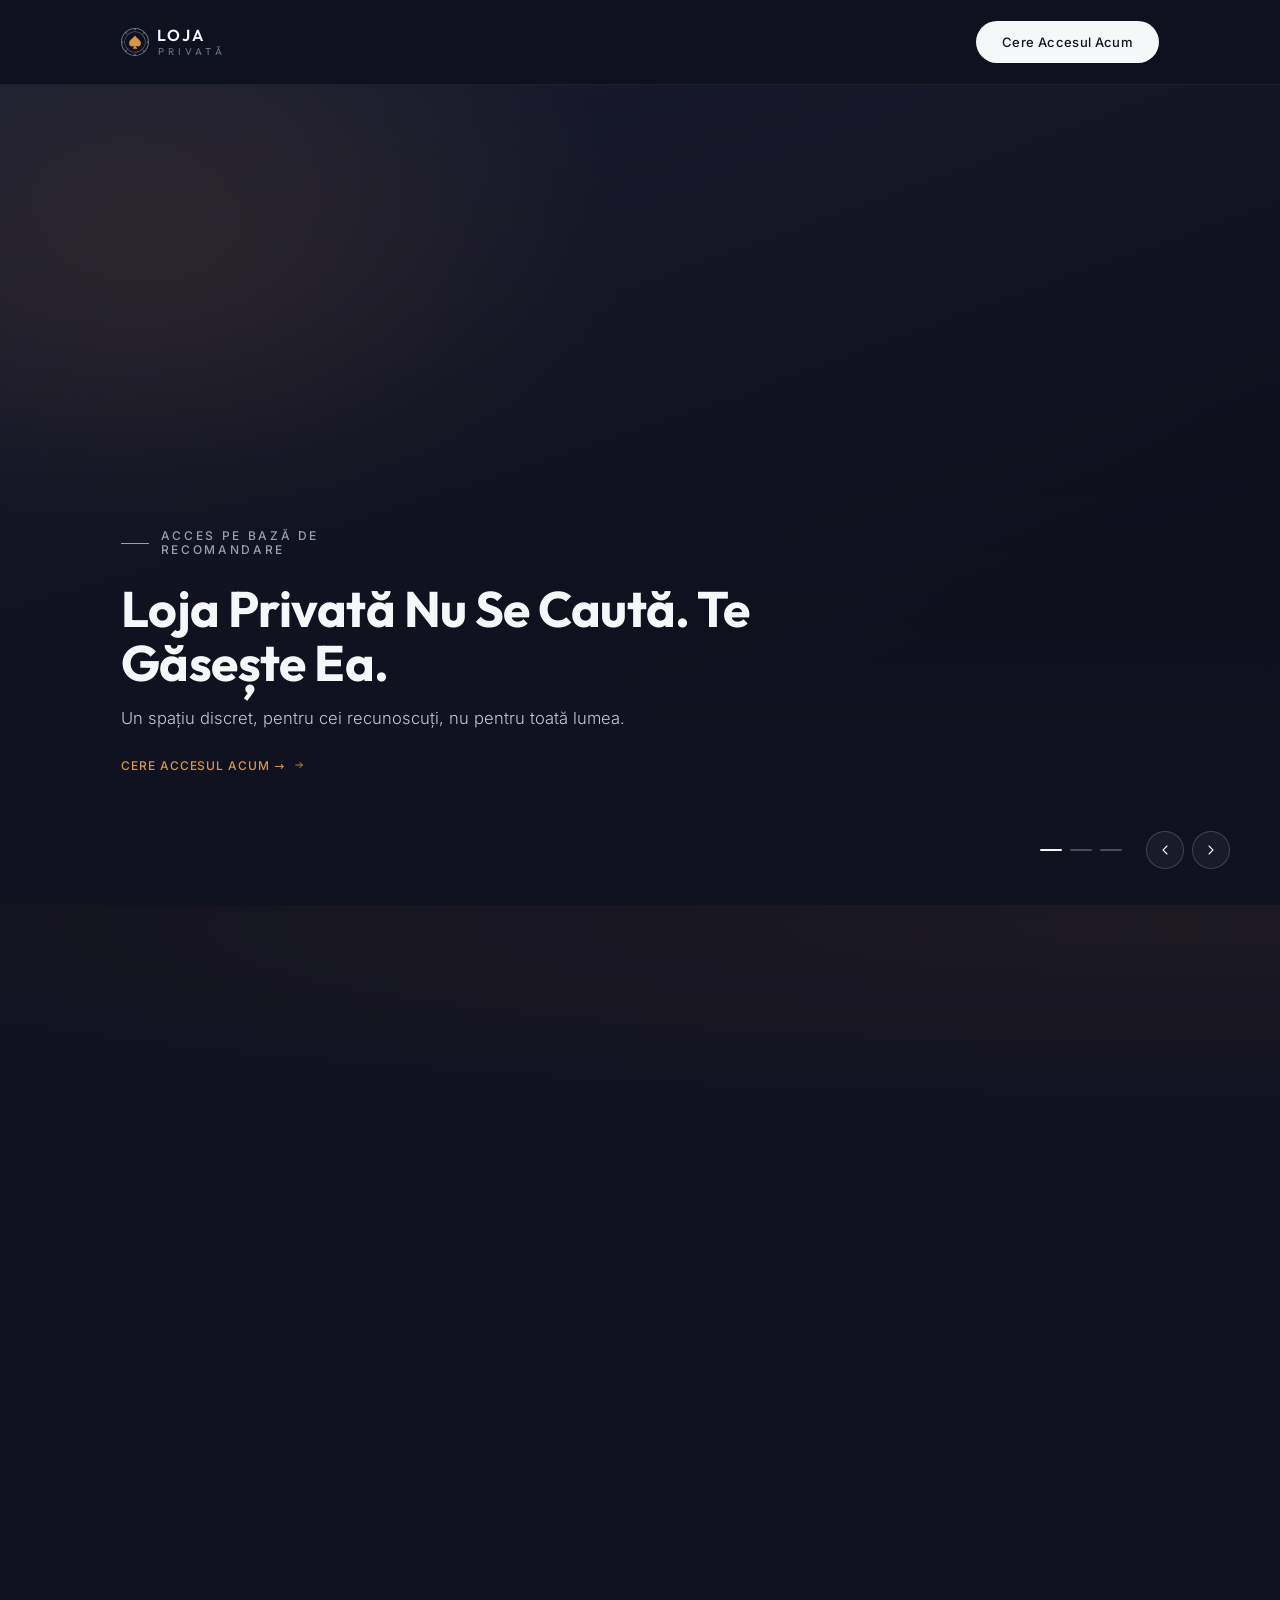
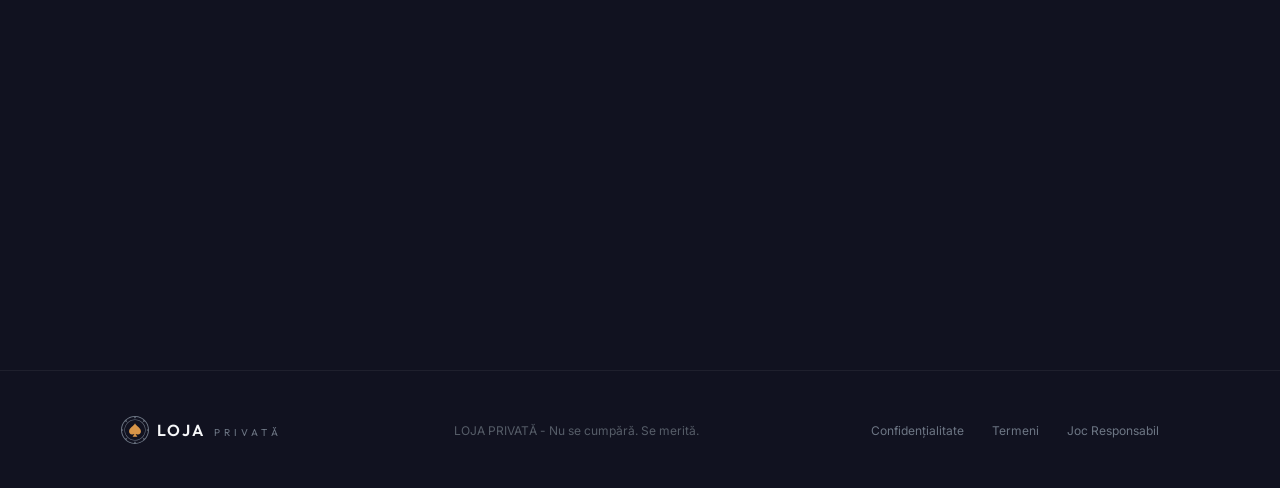
==== index.html @ 37d5b18b "fix" ====
<!DOCTYPE html>
<html lang="ro">
<head>
<meta charset="UTF-8">
<meta name="viewport" content="width=device-width, initial-scale=1">


<title>Loja Privată - Acces pe bază de recomandare</title>
<meta name="description" content="Loja Privată nu se caută. Te găsește ea. Un spațiu discret, pentru cei recunoscuți, nu pentru toată lumea. Acces pe bază de recomandare.">
<link rel="canonical" href="https://www.example.com/">

<meta name="robots" content="index, follow, max-image-preview:large, max-snippet:-1, max-video-preview:-1">
<meta name="author" content="Loja Privată">
<meta name="color-scheme" content="dark">
<meta name="theme-color" content="#111220">
<meta name="format-detection" content="telephone=no">

<!-- Open Graph -->
<meta property="og:type" content="website">
<meta property="og:site_name" content="Loja Privată">
<meta property="og:locale" content="ro_RO">
<meta property="og:url" content="https://www.example.com/">
<meta property="og:title" content="Loja Privată - Nu Se Caută. Te Găsește Ea.">
<meta property="og:description" content="Un spațiu discret, pentru cei recunoscuți, nu pentru toată lumea.">
<meta property="og:image" content="https://www.example.com/assets/img/og-image.jpg">
<meta property="og:image:type" content="image/jpeg">
<meta property="og:image:width" content="1200">
<meta property="og:image:height" content="630">
<meta property="og:image:alt" content="Loja Privată - Nu Se Caută. Te Găsește Ea.">

<!-- Twitter / X -->
<meta name="twitter:card" content="summary_large_image">
<meta name="twitter:title" content="Loja Privată - Nu Se Caută. Te Găsește Ea.">
<meta name="twitter:description" content="Un spațiu discret, pentru cei recunoscuți, nu pentru toată lumea.">
<meta name="twitter:image" content="https://www.example.com/assets/img/og-image.jpg">
<meta name="twitter:image:alt" content="Loja Privată - Nu Se Caută. Te Găsește Ea.">
<!-- <meta name="twitter:site" content="@lojaprivata"> -->

<!-- Icons & PWA -->
<link rel="icon" href="assets/svg/logo-mark.svg" type="image/svg+xml">
<link rel="apple-touch-icon" href="assets/img/apple-touch-icon.png">
<link rel="manifest" href="site.webmanifest">


<link rel="preload" as="font" type="font/woff2" href="assets/fonts/outfit-var-latin.woff2" crossorigin>
<link rel="preload" as="font" type="font/woff2" href="assets/fonts/outfit-var-latin-ext.woff2" crossorigin>
<link rel="preload" as="font" type="font/woff2" href="assets/fonts/inter-var-latin.woff2" crossorigin>
<link rel="preload" as="font" type="font/woff2" href="assets/fonts/inter-var-latin-ext.woff2" crossorigin>
<link rel="stylesheet" href="assets/css/fonts.css">

<!-- Critical asset: the LCP hero image -->
<link rel="preload" as="image" href="assets/img/hero-1.webp" media="(min-width: 768px)">
<link rel="preload" as="image" href="assets/img/hero-mobile.png" media="(max-width: 767px)">
<link rel="stylesheet" href="assets/css/style.css">


<meta http-equiv="Content-Security-Policy" content="
  default-src 'self';
  base-uri 'self';
  form-action 'self';
  object-src 'none';
  script-src 'self';
  style-src 'self';
  img-src 'self' data:;
  font-src 'self';
  connect-src 'self' https://script.google.com https://script.googleusercontent.com;
  manifest-src 'self';
  upgrade-insecure-requests">

<!-- Structured data -->
<script type="application/ld+json">
{
  "@context": "https://schema.org",
  "@graph": [
    {
      "@type": "Organization",
      "@id": "https://www.example.com/#organization",
      "name": "Loja Privată",
      "url": "https://www.example.com/",
      "logo": {
        "@type": "ImageObject",
        "url": "https://www.example.com/assets/img/icon-512.png",
        "width": 512,
        "height": 512
      },
      "description": "Un spațiu discret, cu acces pe bază de recomandare.",
      "slogan": "Nu se cumpără. Se merită."
    },
    {
      "@type": "WebSite",
      "@id": "https://www.example.com/#website",
      "url": "https://www.example.com/",
      "name": "Loja Privată",
      "publisher": { "@id": "https://www.example.com/#organization" },
      "inLanguage": "ro-RO"
    },
    {
      "@type": "WebPage",
      "@id": "https://www.example.com/#webpage",
      "url": "https://www.example.com/",
      "name": "Loja Privată - Acces pe bază de recomandare",
      "description": "Un spațiu discret, pentru cei recunoscuți, nu pentru toată lumea.",
      "isPartOf": { "@id": "https://www.example.com/#website" },
      "about": { "@id": "https://www.example.com/#organization" },
      "primaryImageOfPage": "https://www.example.com/assets/img/og-image.jpg",
      "inLanguage": "ro-RO"
    },
    {
      "@type": "ItemList",
      "name": "Dincolo de ușă",
      "itemListElement": [
        { "@type": "ListItem", "position": 1, "name": "Un Singur Om, Mereu Același", "description": "Nu explici de două ori cine ești." },
        { "@type": "ListItem", "position": 2, "name": "Treci Primul",                "description": "Solicitările tale nu așteaptă la coadă." },
        { "@type": "ListItem", "position": 3, "name": "Nimic Standard",              "description": "Fiecare detaliu, calibrat pentru tine." },
        { "@type": "ListItem", "position": 4, "name": "Ce Nu Se Vede Public",        "description": "Acces la beneficii care nu apar altundeva." }
      ]
    }
  ]
}
</script>


<noscript><link rel="stylesheet" href="assets/css/noscript.css"></noscript>
</head>
<body>

<a class="skip-link" href="#main">Sari la conținut</a>


<header class="site-header" id="siteHeader">
  <div class="container site-header_inner">

    <a class="brand" href="#top" aria-label="Loja Privată - pagina principală">
      <img class="brand_mark" src="assets/svg/logo-mark.svg" alt="" width="28" height="28">
      <span class="brand_text">
        <span class="brand_name">LOJA</span>
        <span class="brand_sub">PRIVATĂ</span>
      </span>
    </a>

    <div class="site-header_actions">
      <a class="btn btn--primary btn--md" href="#request"
         data-modal-open="requestModal">Cere Accesul Acum</a>
    </div>
  </div>
</header>

<main id="main">
  <section class="hero" id="top" aria-roledescription="carousel" aria-label="Loja Privată">
    <div class="hero_stage" id="heroStage">
      <article class="hero_slide is-active" role="group" aria-roledescription="slide" aria-label="1 din 3">
        <div class="hero_media">
          <picture>
            <source media="(max-width: 767px)" srcset="assets/img/hero-mobile.png">
            <img src="assets/img/hero-1.webp" alt="Un cuplu îndreptându-se spre un avion privat, în amurg" fetchpriority="high" decoding="async">
          </picture>
        </div>
        <div class="hero_scrim" aria-hidden="true"></div>
        <div class="hero_content">
          <div class="container">
            <div class="hero_copy">
              <p class="eyebrow eyebrow--rule">Acces pe bază de recomandare</p>
              <div class="hero_headline">
                <h1 class="h1">Loja Privată Nu Se Caută. Te Găsește Ea.</h1>
                <p class="lead">Un spațiu discret, pentru cei recunoscuți, nu pentru toată lumea.</p>
              </div>
              <a class="link-arrow" href="#request" data-scroll>
                <span>CERE ACCESUL ACUM →</span>
                <img src="assets/svg/arrow-right.svg" alt="" width="12" height="12" aria-hidden="true">
              </a>
            </div>
          </div>
        </div>

      </article>
      <article class="hero_slide" lang="en" role="group" aria-roledescription="slide" aria-label="2 din 3">
        <div class="hero_media">
          <picture>
            <source media="(max-width: 767px)" srcset="assets/img/hero-2-m.webp">
            <img src="assets/img/hero2-web.webp" alt="Invitați urcând la bordul unui avion privat, în amurg" decoding="async">
          </picture>
        </div>
        <div class="hero_scrim" aria-hidden="true"></div>
        <div class="hero_content">
          <div class="container">
            <div class="hero_copy">
              <p class="eyebrow eyebrow--rule">TOTUL VINE ÎNAINTE SĂ CERI</p>
              <div class="hero_headline">
                <h2 class="h1">Nu Ceri. Se Rezolvă Înainte Să Apeși Play</h2>
                <p class="lead">Totul pregătit, înainte să spui un cuvânt</p>
              </div>
              <a class="link-arrow" href="#request" data-scroll>
                <span>CERE ACCESUL ACUM →</span>
                <img src="assets/svg/arrow-right.svg" alt="" width="12" height="12" aria-hidden="true">
              </a>
            </div>
          </div>
        </div>
      </article>
      <article class="hero_slide" lang="en" role="group" aria-roledescription="slide" aria-label="3 din 3">
        <div class="hero_media">
          <picture>
            <source media="(max-width: 767px)" srcset="assets/img/hero-3-m.webp">
            <img src="assets/img/hero7.png" alt="Un plic de invitație sigilat cu ceară" decoding="async">
          </picture>
        </div>
        <div class="hero_scrim" aria-hidden="true"></div>
        <div class="hero_content">
          <div class="container">
            <div class="hero_copy">
              <p class="eyebrow eyebrow--rule">SE ÎNTÂMPLĂ DOAR ÎNTRE NOI</p>
              <div class="hero_headline">
                <h2 class="h1">Cele Mai Mari Câștiguri Nu Se Anunță. Se Trăiesc</h2>
                <p class="lead">Recompense exclusive, pentru cei invitați</p>
              </div>

              <a class="link-arrow" href="#request" data-scroll>
                <span>CERE ACCESUL ACUM →</span>
                <img src="assets/svg/arrow-right.svg" alt="" width="12" height="12" aria-hidden="true">
              </a>
            </div>
          </div>
        </div>
      </article>
    </div>
    <div class="hero_controls">
      <div class="dots" id="heroDots" role="tablist" aria-label="Alege slide-ul"></div>
      <div class="hero_arrows">
        <button class="nav-btn" type="button" data-hero-prev aria-label="Slide-ul anterior">
          <img src="assets/svg/chevron.svg" alt="" width="16" height="16" aria-hidden="true">
        </button>
        <button class="nav-btn nav-btn--next" type="button" data-hero-next aria-label="Slide-ul următor">
          <img src="assets/svg/chevron.svg" alt="" width="16" height="16" aria-hidden="true">
        </button>
      </div>
    </div>
  </section>

  <section class="section section--benefits" id="benefits">
    <div class="container stack stack--xl">

      <header class="section-head reveal">
        <p class="eyebrow">Dincolo de ușă</p>
        <h2 class="h2">Aici Regulile Sunt Altele</h2>
        <p class="section-head_sub">Cei mai mulți nici nu știu că Loja există.</p>
      </header>

      <ul class="feature-grid reveal">

        <li class="feature">
          <span class="icon-tile">
            <img src="assets/svg/smoking.png" alt="smoking" width="42" height="42" aria-hidden="true">
          </span>
          <h3 class="h3">Un Singur Om, Mereu Același</h3>
          <p class="body-sm">Nu explici de două ori cine ești.</p>
        </li>

        <li class="feature">
          <span class="icon-tile">
            <img src="assets/svg/wallet.png" alt="wallet" width="42" height="42" aria-hidden="true">
          </span>
          <h3 class="h3">Treci Primul</h3>
          <p class="body-sm">Solicitările tale nu așteaptă la coadă.</p>
        </li>

        <li class="feature">
          <span class="icon-tile">
            <img src="assets/svg/box.png" alt="box" width="42" height="42" aria-hidden="true">
          </span>
          <h3 class="h3">Nimic Standard</h3>
          <p class="body-sm">Fiecare detaliu, calibrat pentru tine.</p>
        </li>

        <li class="feature">
          <span class="icon-tile">
            <img src="assets/svg/star.png" alt="star" width="42" height="42" aria-hidden="true">
          </span>
          <h3 class="h3">Ce Nu Se Vede Public</h3>
          <p class="body-sm">Acces la beneficii care nu apar altundeva.</p>
        </li>

      </ul>

    </div>
  </section>

  <section class="section section--perks" id="perks">
    <div class="section_bleed" aria-hidden="true" data-bg></div>

    <div class="container stack stack--xl">

      <header class="section-head reveal">
        <p class="eyebrow">În interiorul Lojei</p>
        <h2 class="h2">Ce Se Întâmplă Aici, Rămâne Aici</h2>
        <p class="section-head_sub">Nimic din ce primești nu e afișat public.</p>
      </header>

      <ul class="perk-grid reveal">

        <li class="card">
          <div class="card_media lazy-media">
            <img data-src="assets/img/perk-1.png" alt="O cameră privată de joc, cu masă și dealer" width="1024" height="576" decoding="async">
            <noscript><img src="assets/img/perk-1.webp" alt="O cameră privată de joc, cu masă și dealer" width="1024" height="576"></noscript>
          </div>
          <div class="card_body">
            <h3 class="h3 h3--tight">Camera Ta</h3>
            <p class="body-sm">Departe de zgomot, de aglomerație, de priviri.</p>
          </div>
        </li>

        <li class="card">
          <div class="card_media lazy-media">
            <img data-src="assets/img/perk-2.webp" alt="Invitați urcând la bordul unui avion privat, în amurg" width="1024" height="576" decoding="async">
            <noscript><img src="assets/img/perk-2.webp" alt="Invitați urcând la bordul unui avion privat, în amurg" width="1024" height="576"></noscript>
          </div>
          <div class="card_body">
            <h3 class="h3 h3--tight">Cineva Se Ocupă De Restul</h3>
            <p class="body-sm">Tu ceri. Noi rezolvăm.</p>
          </div>
        </li>

        <li class="card">
          <div class="card_media lazy-media">
            <img data-src="assets/img/perk-3.png" alt="Un plic de invitație sigilat cu ceară" width="1024" height="576" decoding="async">
            <noscript><img src="assets/img/perk-3.webp" alt="Un plic de invitație sigilat cu ceară" width="1024" height="576"></noscript>
          </div>
          <div class="card_body">
            <h3 class="h3 h3--tight">Seri Care Nu Se Anunță</h3>
            <p class="body-sm">Evenimente la care ajungi doar invitat.</p>
          </div>
        </li>

      </ul>

    </div>
  </section>

  <section class="section section--concierge" id="concierge">
    <div class="container concierge">

      <div class="concierge_copy reveal">

        <p class="eyebrow eyebrow--rule">De ce există Loja</p>

        <div class="stack stack--md">
          <h2 class="h2 h2--sm">Nu Suntem Aici Pentru Bonusuri. Suntem Aici Pentru Tine.</h2>
          <p class="body">Experiență perfectă. Rapiditate fără compromis. Zero explicații.</p>
        </div>

        <ul class="pillars">
          <li class="pillar">
            <span class="pillar_num">1</span>
            <div class="pillar_text">
              <h3 class="h4">Recunoaștere</h3>
              <p class="body-xs">Te știm dinainte să spui cine ești.</p>
            </div>
          </li>
          <li class="pillar">
            <span class="pillar_num">2</span>
            <div class="pillar_text">
              <h3 class="h4">Discreție</h3>
              <p class="body-xs">Ce se discută în Lojă, rămâne în Lojă.</p>
            </div>
          </li>
          <li class="pillar">
            <span class="pillar_num">3</span>
            <div class="pillar_text">
              <h3 class="h4">Prioritate</h3>
              <p class="body-xs">Fără așteptare pentru tine.</p>
            </div>
          </li>
          <li class="pillar">
            <span class="pillar_num">4</span>
            <div class="pillar_text">
              <h3 class="h4">Cuvânt Dat</h3>
              <p class="body-xs">Ce promitem, respectăm.</p>
            </div>
          </li>
        </ul>

      </div>

      <div class="concierge_panel reveal">
        <div class="member-card-scaler">
          <div class="member-card">

            <img class="member-card_spade" src="assets/svg/spade-union.svg" alt="" width="205" height="205" aria-hidden="true">

            <div class="member-card_brand">
              <img src="assets/svg/card-logo.svg" alt="" width="24" height="24" aria-hidden="true">
              <span>LOJA PRIVATĂ</span>
            </div>
            <p class="member-card_title">STATUT: CONFIDENȚIAL</p>
            <div class="member-card_since">
              <span class="member-card_since-label">MEMBRU DIN</span>
              <span class="member-card_since-value">2026</span>
            </div>

          </div>
        </div>
      </div>

    </div>
  </section>

  <section class="section section--registration" id="request">
    <div class="section_bleed" aria-hidden="true" data-bg></div>

    <div class="registration">

      <header class="section-head section-head--center reveal">
        <p class="eyebrow eyebrow--gold">Nu e pentru oricine</p>
        <div class="stack stack--sm">
          <h2 class="h2 h2--reg">Cere Accesul În Lojă</h2>
          <p class="section-head_sub section-head_sub--narrow">Analizăm fiecare cerere personal. Răspundem cu rapiditate.</p>
        </div>
      </header>

      <div class="form-panel reveal">
        <div class="form-panel_inner">

          <span class="form-panel_ace form-panel_ace--tl" aria-hidden="true">
            <img src="assets/svg/corner-ace-tl.svg" alt="" width="9" height="21">
          </span>
          <span class="form-panel_ace form-panel_ace--br" aria-hidden="true">
            <img src="assets/svg/corner-ace-br.svg" alt="" width="9" height="21">
          </span>
          <form class="form" id="requestForm"
                method="post" autocomplete="on" novalidate>
            <div class="hp" aria-hidden="true">
              <label for="company">Companie</label>
              <input id="company" name="company" type="text"
                     tabindex="-1" autocomplete="off">
            </div>

            <div class="stack stack--md">

              <div class="field">
                <label class="field_label" for="fullName">Nume complet</label>
                <input class="field_input" id="fullName" name="fullName" type="text"
                       autocomplete="name" placeholder="Scrie-ți numele și prenumele"
                       maxlength="80" minlength="2" spellcheck="false" required>
                <p class="field_error" data-error-for="fullName" hidden></p>
              </div>

              <div class="field">
                <label class="field_label" for="email">Adresă de email</label>
                <input class="field_input" id="email" name="email" type="email"
                       autocomplete="email" placeholder="Scrie-ți adresa de email"
                       maxlength="254" inputmode="email" spellcheck="false"
                       autocapitalize="off" required>
                <p class="field_error" data-error-for="email" hidden></p>
              </div>

            </div>

            <p class="consent">
              Prin semnarea de mai jos, ești de acord ca Loja Privată să te
              contacteze în legătură cu cererea ta. Citește
              <a class="consent_link" href="#">Politica de Confidențialitate</a> și
              <a class="consent_link" href="#">Termenii și Condițiile</a>.
            </p>

            <div class="field">
              <label class="field_label" for="signature">Semnătură</label>
              <input class="field_input" id="signature" name="signature" type="text"
                     autocomplete="name" placeholder="Scrie-ți numele complet pentru a semna"
                     maxlength="80" minlength="2" spellcheck="false" required>
              <p class="field_error" data-error-for="signature" hidden></p>
              <div class="signature-meta">
                <p class="signature-meta_note">Aceasta reprezintă semnătura ta electronică.</p>
                <p class="signature-meta_date"></p>
              </div>
            </div>

            <button class="btn btn--primary btn--lg btn--block" type="submit">Cere Accesul Acum</button>

            <noscript>
              <p class="consent">Formularul are nevoie de JavaScript.
                 Activează-l și reîncarcă pagina.</p>
            </noscript>

            <p class="form_status" role="status" aria-live="polite"></p>

          </form>

          <!-- success state -->
          <div class="form-done" hidden>
            <img class="form-done_mark" src="assets/svg/logo-mark.svg" alt="" width="48" height="48" aria-hidden="true">
            <h3 class="h2 h2--sm">Cerere Primită</h3>
            <p class="body">Îți mulțumim. Analizăm fiecare cerere personal și revenim
               cu un răspuns în cel mai scurt timp.</p>
            <button class="link-arrow" type="button" data-form-reset>
              <span>trimite altă cerere</span>
              <img src="assets/svg/arrow-right.svg" alt="" width="12" height="12" aria-hidden="true">
            </button>
          </div>

        </div>
      </div>

    </div>
  </section>

</main>

<footer class="site-footer">
  <div class="container site-footer_inner">

    <a class="brand brand--baseline" href="#top" aria-label="Loja Privată - pagina principală">
      <img class="brand_mark" src="assets/svg/logo-mark-footer.svg" alt="" width="28" height="28">
      <span class="brand_text brand_text--inline">
        <span class="brand_name">LOJA</span>
        <span class="brand_sub">PRIVATĂ</span>
      </span>
    </a>

    <p class="site-footer_copy">LOJA PRIVATĂ - Nu se cumpără. Se merită.</p>

    <nav class="site-footer_links" aria-label="Linkuri legale">
      <a href="#">Confidențialitate</a>
      <a href="#">Termeni</a>
      <a href="#">Joc Responsabil</a>
    </nav>

  </div>
</footer>


<dialog class="modal" id="requestModal" data-modal aria-labelledby="requestModalTitle">
  <div class="modal_panel">

    <button class="modal_close nav-btn" type="button" data-modal-close aria-label="Închide">
      <svg width="14" height="14" viewBox="0 0 14 14" fill="none" aria-hidden="true">
        <path d="M1 1L13 13M13 1L1 13" stroke="currentColor" stroke-width="1.2" stroke-linecap="round"/>
      </svg>
    </button>

    <header class="section-head section-head--center modal_head">
      <p class="eyebrow eyebrow--gold">Nu e pentru oricine</p>
      <div class="stack stack--sm">
        <h2 class="h2 h2--reg" id="requestModalTitle">Cere Accesul În Lojă</h2>
        <p class="section-head_sub section-head_sub--narrow">Analizăm fiecare cerere personal. Răspundem cu rapiditate.</p>
      </div>
    </header>

    <div class="form-panel">
        <div class="form-panel_inner">

          <span class="form-panel_ace form-panel_ace--tl" aria-hidden="true">
            <img src="assets/svg/corner-ace-tl.svg" alt="" width="9" height="21">
          </span>
          <span class="form-panel_ace form-panel_ace--br" aria-hidden="true">
            <img src="assets/svg/corner-ace-br.svg" alt="" width="9" height="21">
          </span>

          <form class="form" id="requestModalForm"
                method="post" autocomplete="on" novalidate>

            <div class="hp" aria-hidden="true">
              <label for="m-company">Companie</label>
              <input id="m-company" name="company" type="text"
                     tabindex="-1" autocomplete="off">
            </div>

            <div class="stack stack--md">

              <div class="field">
                <label class="field_label" for="m-fullName">Nume complet</label>
                <input class="field_input" id="m-fullName" name="fullName" type="text"
                       autocomplete="name" placeholder="Scrie-ți numele și prenumele"
                       maxlength="80" minlength="2" spellcheck="false" required>
                <p class="field_error" data-error-for="fullName" hidden></p>
              </div>

              <div class="field">
                <label class="field_label" for="m-email">Adresă de email</label>
                <input class="field_input" id="m-email" name="email" type="email"
                       autocomplete="email" placeholder="Scrie-ți adresa de email"
                       maxlength="254" inputmode="email" spellcheck="false"
                       autocapitalize="off" required>
                <p class="field_error" data-error-for="email" hidden></p>
              </div>

            </div>

            <p class="consent">
              Prin semnarea de mai jos, ești de acord ca Loja Privată să te
              contacteze în legătură cu cererea ta. Citește
              <a class="consent_link" href="#">Politica de Confidențialitate</a> și
              <a class="consent_link" href="#">Termenii și Condițiile</a>.
            </p>

            <div class="field">
              <label class="field_label" for="m-signature">Semnătură</label>
              <input class="field_input" id="m-signature" name="signature" type="text"
                     autocomplete="name" placeholder="Scrie-ți numele complet pentru a semna"
                     maxlength="80" minlength="2" spellcheck="false" required>
              <p class="field_error" data-error-for="signature" hidden></p>
              <div class="signature-meta">
                <p class="signature-meta_note">Aceasta reprezintă semnătura ta electronică.</p>
                <p class="signature-meta_date"></p>
              </div>
            </div>

            <button class="btn btn--primary btn--lg btn--block" type="submit">Cere Accesul Acum</button>

            <noscript>
              <p class="consent">Formularul are nevoie de JavaScript.
                 Activează-l și reîncarcă pagina.</p>
            </noscript>

            <p class="form_status" role="status" aria-live="polite"></p>

          </form>

          <!-- success state -->
          <div class="form-done" hidden>
            <img class="form-done_mark" src="assets/svg/logo-mark.svg" alt="" width="48" height="48" aria-hidden="true">
            <h3 class="h2 h2--sm">Cerere Primită</h3>
            <p class="body">Îți mulțumim. Analizăm fiecare cerere personal și revenim
               cu un răspuns în cel mai scurt timp.</p>
            <button class="link-arrow" type="button" data-form-reset>
              <span>trimite altă cerere</span>
              <img src="assets/svg/arrow-right.svg" alt="" width="12" height="12" aria-hidden="true">
            </button>
          </div>

        </div>
    </div>

  </div>
</dialog>

<script src="assets/js/app.js"></script>
</body>
</html>
---- assets/css/fonts.css ----
/* ==========================================================================
   Self-hosted variable fonts - Inter + Outfit, latin & latin-ext, woff2.

   One file per family per subset, carrying EVERY weight in the range. The
   static build needed 14 files / 658 KB because each weight was its own
   download; this is 4 files / 176 KB for the same result.

   `font-weight: 300 700` declares the supported range - every
   `font-weight: 500` in style.css keeps working untouched.

   Served from this origin so no visitor IP reaches Google
   (LG Munchen I, 3 O 17493/20). Subsets past latin/latin-ext were dropped;
   Romanian needs latin-ext for ă ș ț.
   ========================================================================== */

/* Inter 300 700 - latin-ext */
@font-face {
  font-family: 'Inter';
  font-style: normal;
  font-weight: 300 700;
  font-display: swap;
  src: url(../fonts/inter-var-latin-ext.woff2) format('woff2');
  unicode-range: U+0100-02BA, U+02BD-02C5, U+02C7-02CC, U+02CE-02D7, U+02DD-02FF, U+0304, U+0308, U+0329, U+1D00-1DBF, U+1E00-1E9F, U+1EF2-1EFF, U+2020, U+20A0-20AB, U+20AD-20C0, U+2113, U+2C60-2C7F, U+A720-A7FF;
}

/* Inter 300 700 - latin */
@font-face {
  font-family: 'Inter';
  font-style: normal;
  font-weight: 300 700;
  font-display: swap;
  src: url(../fonts/inter-var-latin.woff2) format('woff2');
  unicode-range: U+0000-00FF, U+0131, U+0152-0153, U+02BB-02BC, U+02C6, U+02DA, U+02DC, U+0304, U+0308, U+0329, U+2000-206F, U+20AC, U+2122, U+2191, U+2193, U+2212, U+2215, U+FEFF, U+FFFD;
}

/* Outfit 400 700 - latin-ext */
@font-face {
  font-family: 'Outfit';
  font-style: normal;
  font-weight: 400 700;
  font-display: swap;
  src: url(../fonts/outfit-var-latin-ext.woff2) format('woff2');
  unicode-range: U+0100-02BA, U+02BD-02C5, U+02C7-02CC, U+02CE-02D7, U+02DD-02FF, U+0304, U+0308, U+0329, U+1D00-1DBF, U+1E00-1E9F, U+1EF2-1EFF, U+2020, U+20A0-20AB, U+20AD-20C0, U+2113, U+2C60-2C7F, U+A720-A7FF;
}

/* Outfit 400 700 - latin */
@font-face {
  font-family: 'Outfit';
  font-style: normal;
  font-weight: 400 700;
  font-display: swap;
  src: url(../fonts/outfit-var-latin.woff2) format('woff2');
  unicode-range: U+0000-00FF, U+0131, U+0152-0153, U+02BB-02BC, U+02C6, U+02DA, U+02DC, U+0304, U+0308, U+0329, U+2000-206F, U+20AC, U+2122, U+2191, U+2193, U+2212, U+2215, U+FEFF, U+FFFD;
}
---- assets/css/style.css ----
:root {
  /* ---- surface ---- */
  --ink-900:        #111220;   /* page background, header base, inputs      */
  --ink-850:        #141626;   /* concierge section                         */
  --ink-800:        #171a2b;   /* cards, member panel                       */
  --ink-750:        #1b1f34;   /* card media plate, form gradient top       */
  --ink-700:        #1f202d;   /* mobile feature cell border                */
  --ink-600:        #292c40;   /* member card gradient start                */
  --ink-550:        #383b4d;   /* member card border                        */

  /* ---- ink on dark ---- */
  --text-primary:   #f6f7f9;
  --text-secondary: #c3c9d3;
  --text-muted:     #98a0ae;
  --text-dim:       #6d7684;
  --text-dimmer:    #565d68;
  --text-placeholder:#565767;
  --text-plate:     #676f7d;
  --text-plate-2:   #b9bfc9;

  /* ---- accent ---- */
  --gold:           #d89548;
  --gold-bright:    #fa9f52;

  /* ---- hairlines ---- */
  --line-06:        rgba(255, 255, 255, 0.06);
  --line-09:        rgba(255, 255, 255, 0.09);
  --line-14:        rgba(255, 255, 255, 0.14);
  --line-16:        rgba(255, 255, 255, 0.16);
  --line-18:        rgba(255, 255, 255, 0.18);
  --line-25:        rgba(255, 255, 255, 0.25);
  --surface-04:     rgba(255, 255, 255, 0.04);

  /* ---- type ---- */
  --font-display:  'Outfit', 'Segoe UI', system-ui, -apple-system, sans-serif;
  --font-body:     'Inter', 'Segoe UI', system-ui, -apple-system, sans-serif;

  /* ---- layout ----
     Figma desktop: 1440 page − 80 outer − 56 inner (×2) = 1168 content column.
     The gutter interpolates 22 px → 136 px so 1440 px matches the frame exactly. */
  --content:        1168px;
  --gutter:         22px;
  --gutter-edge:    22px;     /* hero carousel controls inset */
  --header-h:       64px;

  /* ---- radii ---- */
  --r-sm:           8px;
  --r-md:           12px;
  --r-lg:           16px;
  --r-pill:         999px;

  /* ---- elevation ---- */
  --shadow-card:    0 10px 30px -12px rgba(0, 0, 0, 0.5);
  --shadow-panel:   0 30px 80px -20px rgba(0, 0, 0, 0.65);
  --shadow-inset:   inset 0 1px 0 1px rgba(255, 255, 255, 0.05);

  /* ---- gradients ---- */
  --grad-icon-tile: linear-gradient(150deg, #29314c 0%, #131423 100%);
  --grad-hero-base: linear-gradient(160deg, #191c2f 0%, #0e0e1a 70%);
  --grad-member:    linear-gradient(122.68deg, #292c40 7.9%, #181b2c 54.82%, #131423 98.79%);
  --grad-panel:     linear-gradient(171.55deg, #1b1f34 0%, #191d30 50%, #171a2b 100%);
  --grad-sheen:     linear-gradient(135deg, rgba(255,255,255,0.016) 0 0.16%, rgba(255,255,255,0) 0.16% 1.09%);

  /* ---- motion ---- */
  --ease:           cubic-bezier(0.22, 0.61, 0.36, 1);
  --dur:            .45s;

  /* ---- component tokens ----
     Everything below used to be a literal colour inside a rule. It lives here
     as a single palette the whole sheet reads from. */

  color-scheme:     dark;

  --line-36:            rgba(255, 255, 255, 0.36);   /* scrollbar thumb hover  */
  --surface-hover:      rgba(255, 255, 255, 0.10);   /* nav-btn hover          */

  --btn-primary-bg:       var(--text-primary);
  --btn-primary-fg:       var(--ink-900);
  --btn-primary-bg-hover: #ffffff;
  --btn-primary-glow:     0 8px 24px -10px rgba(246, 247, 249, .5);

  --header-bg:          rgba(17, 18, 32, 0.82);
  --header-bg-scrolled: rgba(17, 18, 32, 0.95);
  --header-shadow:      0 12px 30px -20px rgba(0, 0, 0, 0.9);

  --backdrop:           rgba(9, 10, 18, 0.78);

  --glow-gold-hero:     rgba(216, 149, 72, 0.11);    /* hero corner wash       */
  --glow-gold-soft:     rgba(216, 149, 72, 0.06);    /* benefits wash          */
  --glow-gold-panel:    rgba(216, 149, 72, 0.07);    /* concierge panel wash   */
  --glow-gold-0:        rgba(216, 149, 72, 0);
  --focus-gold:         rgba(216, 149, 72, 0.12);    /* input focus halo       */

  --scrim-0:            rgba(17, 18, 32, 0);         /* hero scrim, top stop   */
  --sheen-0:            rgba(255, 255, 255, 0);      /* skeleton sweep         */
  --sheen-1:            rgba(255, 255, 255, .045);

  --danger:             #c8553d;
  --danger-text:        #e0806a;

  --shadow-card-hover:  0 22px 46px -16px rgba(0, 0, 0, 0.65);
  --bleed-opacity:      .08;
}


/* ==========================================================================
   2. RESET & BASE
   ========================================================================== */

*, *::before, *::after { box-sizing: border-box; }

html {
  -webkit-text-size-adjust: 100%;
  scroll-behavior: smooth;
  scroll-padding-top: calc(var(--header-h) + 16px);
}

body {
  margin: 0;
  background: var(--ink-900);
  color: var(--text-primary);
  font-family: var(--font-body);
  font-weight: 300;
  font-size: 16px;
  line-height: 1.6;
  overflow-x: hidden;
  -webkit-font-smoothing: antialiased;
  -moz-osx-font-smoothing: grayscale;
}

[hidden] { display: none !important; }

img, svg { display: block; max-width: 100%; }
img { height: auto; }

h1, h2, h3, h4, p, ul, figure { margin: 0; }
ul { padding: 0; list-style: none; }

a { color: inherit; text-decoration: none; }

button, input {
  font: inherit;
  color: inherit;
  margin: 0;
}

button { background: none; border: 0; cursor: pointer; }

:focus-visible {
  outline: 2px solid var(--gold);
  outline-offset: 3px;
  border-radius: 2px;
}


html {
  scrollbar-width: thin;
  scrollbar-color: var(--line-25) var(--ink-900);
}

::-webkit-scrollbar { width: 10px; height: 10px; }

::-webkit-scrollbar-track {
  background: var(--ink-900);
  border-left: 1px solid var(--line-06);
}

::-webkit-scrollbar-thumb {
  background: var(--line-25);
  background-clip: padding-box;
  border: 2px solid var(--ink-900);
  border-radius: var(--r-pill);
}
::-webkit-scrollbar-thumb:hover {
  background: var(--line-36);
  background-clip: padding-box;
}
::-webkit-scrollbar-thumb:active {
  background: var(--gold);
  background-clip: padding-box;
}
::-webkit-scrollbar-corner { background: var(--ink-900); }

.modal { scrollbar-color: var(--line-25) transparent; }
.modal::-webkit-scrollbar-track { background: transparent; border: 0; }
.modal::-webkit-scrollbar-thumb { border-color: transparent; }

.skip-link {
  position: absolute;
  left: -9999px;
  top: 0;
  z-index: 100;
  padding: 12px 20px;
  background: var(--text-primary);
  color: var(--ink-900);
  border-radius: 0 0 var(--r-sm) 0;
  font-size: 13px;
  font-weight: 500;
}
.skip-link:focus { left: 0; }


.container {
  width: 100%;
  max-width: calc(var(--content) + var(--gutter) * 2);
  margin-inline: auto;
  padding-inline: var(--gutter);
}

.section { position: relative; }

.section_bleed {
  position: absolute;
  inset: 0;
  overflow: hidden;
  pointer-events: none;
}
.section_bleed::before {
  content: "";
  position: absolute;
  inset: 0;
  background-size: cover;
  background-position: center bottom;
  opacity: 0;
  transition: opacity .8s var(--ease);
}
.section_bleed.is-bg-loaded::before { opacity: var(--bleed-opacity); }

.stack        { display: flex; flex-direction: column; }
.stack--xs    { gap: 4px; }
.stack--sm    { gap: 8px; }
.stack--md    { gap: 16px; }
.stack--lg    { gap: 24px; }
.stack--xl    { gap: 32px; }


/* ==========================================================================
   4. TYPOGRAPHY
   ========================================================================== */

.h1 {
  font-family: var(--font-display);
  font-weight: 700;
  font-size: 30px;
  line-height: 1.16;          
  letter-spacing: -0.3px;
  color: var(--text-primary);
}

.h2 {
  font-family: var(--font-display);
  font-weight: 700;
  font-size: 26px;
  line-height: 1.18;         
  letter-spacing: -0.26px;
  color: var(--text-primary);
}
.h2--sm  { font-size: 24px; line-height: 1.2; letter-spacing: -0.24px; }
.h2--reg { font-size: 26px; line-height: 1.26; letter-spacing: -0.26px; }

.h3 {
  font-family: var(--font-display);
  font-weight: 700;
  font-size: 16px;
  line-height: 1.25;
  color: var(--text-primary);
}
.h3--tight { letter-spacing: -0.16px; }

.h4 {
  font-family: var(--font-display);
  font-weight: 700;
  font-size: 16px;
  line-height: 1.25;
  letter-spacing: -0.16px;
  color: var(--text-primary);
}

.lead     { font-size: 16px; line-height: 1.6; color: var(--text-secondary); font-weight: 300; }
.body     { font-size: 16px; line-height: 1.65; color: var(--text-secondary); font-weight: 300; }
.body-sm  { font-size: 12px; line-height: 1.6; color: var(--text-muted);     font-weight: 300; }
.body-xs  { font-size: 14px; line-height: 1.286; color: var(--text-dim);     font-weight: 300; }

.eyebrow {
  font-family: var(--font-body);
  font-weight: 500;
  font-size: 10px;
  line-height: 1.2;
  letter-spacing: 2.2px;
  text-transform: uppercase;
  color: var(--text-muted);
}
.eyebrow--gold { color: var(--gold); font-size: 12px; letter-spacing: 2.64px; }

.eyebrow--rule {
  display: flex;
  align-items: center;
  gap: 12px;
  font-size: 12px;
  letter-spacing: 2.64px;
}
.eyebrow--rule::before {
  content: "";
  flex: 0 0 28px;
  height: 1px;
  background: var(--gold);
}

.section-head {
  display: flex;
  flex-direction: column;
  gap: 12px;
  max-width: 640px;
}
.section-head--center { align-items: center; text-align: center; gap: 16px; max-width: 560px; }
.section-head_sub {
  font-size: 16px;
  line-height: 1.6;
  font-weight: 300;
  color: var(--text-muted);
  padding-top: 4px;
}
.section-head--center .section-head_sub { padding-top: 0; }
.section-head_sub--narrow { max-width: 420px; }


/* ==========================================================================
   5. COMPONENTS
   ========================================================================== */


.btn {
  display: inline-flex;
  align-items: center;
  justify-content: center;
  border-radius: var(--r-pill);
  border: 1px solid transparent;
  font-family: var(--font-body);
  font-weight: 500;
  text-align: center;
  white-space: nowrap;
  line-height: 1;
  cursor: pointer;
  transition: transform .2s var(--ease), background-color .2s var(--ease),
              box-shadow .2s var(--ease), opacity .2s var(--ease);
}
.btn--primary {
  background: var(--btn-primary-bg);
  color: var(--btn-primary-fg);
}
.btn--primary:hover {
  background: var(--btn-primary-bg-hover);
  box-shadow: var(--btn-primary-glow);
}
.btn--primary:active { transform: translateY(1px); }

.btn--md    { padding: 9px 17px;  font-size: 13px; letter-spacing: 0.36px; }
.btn--lg    { padding: 19px 25px; font-size: 16px; letter-spacing: 0.48px; }
.btn--block { width: 100%; }

.btn[disabled] { opacity: .55; pointer-events: none; }


.link-arrow {
  display: inline-flex;
  align-items: center;
  gap: 8px;
  padding: 0;
  font-family: var(--font-body);
  font-weight: 500;
  font-size: 12px;
  letter-spacing: 0.96px;
  text-transform: uppercase;
  color: var(--gold);
  cursor: pointer;
}
.link-arrow img { transition: transform .25s var(--ease); }
.link-arrow:hover img { transform: translateX(4px); }



.brand {
  display: inline-flex;
  align-items: center;
  gap: 8px;
}
.brand_mark { flex: 0 0 auto; width: 28px; height: 28px; }
.brand_text { display: flex; flex-direction: column; gap: 4px; }
.brand_text--inline { flex-direction: row; align-items: baseline; gap: 8px; }
.brand--baseline { align-items: center; }

.brand_name {
  font-family: var(--font-display);
  font-weight: 600;
  font-size: 12px;
  line-height: 1;
  letter-spacing: 1.8px;
  color: var(--text-primary);
}
.brand_sub {
  font-family: var(--font-display);
  font-weight: 400;
  font-size: 10px;
  line-height: 1;
  letter-spacing: 3px;
  color: var(--text-dim);
  padding-left: 1px;
}


.icon-tile {
  display: inline-flex;
  align-items: center;
  justify-content: center;
  flex: 0 0 auto;
  width: 52px;
  height: 52px;
  border-radius: var(--r-lg);
  background: var(--grad-icon-tile);
}
.icon-tile img { width: 40px; height: 40px; }

.feature-grid {
  display: grid;
  grid-template-columns: repeat(2, 1fr);
  gap: 1px;
  padding: 1px;
  border-radius: var(--r-lg);
  background: var(--ink-700);
  overflow: hidden;
}
.feature {
  display: flex;
  flex-direction: column;
  gap: 16px;
  min-height: 221px;
  padding: 24px 20px;
  background: var(--ink-900);
}


.lazy-media {
  position: relative;
  overflow: hidden;
  background:
    linear-gradient(100deg,
      var(--sheen-0)  20%,
      var(--sheen-1)  42%,
      var(--sheen-0)  64%) var(--ink-750);
  background-size: 220% 100%;
  animation: lazy-sheen 1.6s linear infinite;
}
.lazy-media img { opacity: 0; transition: opacity .5s var(--ease); }
.lazy-media.is-loaded {
  background: none;
  animation: none;
}
.lazy-media.is-loaded img { opacity: 1; }
.lazy-media.is-failed { animation: none; }

@keyframes lazy-sheen {
  from { background-position: 140% 0; }
  to   { background-position: -40% 0; }
}

@media (prefers-reduced-motion: reduce) {
  .lazy-media { animation: none; }
  .lazy-media img { transition: none; }
}


.perk-grid {
  display: grid;
  grid-template-columns: 1fr;
  gap: 38px;
}
.card {
  display: flex;
  flex-direction: column;
  background: var(--ink-800);
  border-radius: var(--r-lg);
  overflow: hidden;
  box-shadow: var(--shadow-card);
  transition: transform .35s var(--ease), box-shadow .35s var(--ease);
}
.card:hover {
  transform: translateY(-4px);
  box-shadow: var(--shadow-card-hover);
}
.card_media {
  height: 140px;
  background: var(--ink-750);
  overflow: hidden;
}
.card_media picture { display: block; width: 100%; height: 100%; }
.card_media img {
  width: 100%;
  height: 100%;
  object-fit: cover;
  object-position: center;
}
.card_body {
  display: flex;
  flex-direction: column;
  gap: 8px;
  padding: 28px 28px 32px;
}


.pillars {
  display: grid;
  grid-template-columns: 1fr;
  gap: 16px;
  padding-top: 8px;
}
.pillar {
  display: flex;
  align-items: flex-start;
  gap: 16px;
  padding-bottom: 24px;
}
.pillar_num {
  display: inline-flex;
  align-items: center;
  justify-content: center;
  flex: 0 0 38px;
  width: 38px;
  height: 38px;
  border: 1px solid var(--line-09);
  border-radius: var(--r-pill);
  font-family: var(--font-body);
  font-weight: 500;
  font-size: 16px;
  line-height: 1;
  color: var(--gold-bright);
}
.pillar_text { display: flex; flex-direction: column; gap: 8px; }

/* ---- 5.8 Member card --------------------------------------------------- */


.member-card-scaler {
  --k: 0.7472;
  width: calc(360px * var(--k));
  height: calc(226px * var(--k));
}
.member-card {
  position: relative;
  width: 360px;
  height: 226px;
  border: 1px solid var(--ink-550);
  border-radius: var(--r-lg);
  background: var(--grad-member);
  overflow: hidden;
  transform: scale(var(--k));
  transform-origin: top left;
}
.member-card_spade {
  position: absolute;
  left: 205px;
  top: 58px;
  width: 205px;
  height: 205px;
}
.member-card_brand {
  position: absolute;
  left: 21px;
  top: 21px;
  display: flex;
  align-items: center;
  gap: 12px;
}
.member-card_brand img { width: 24px; height: 24px; }
.member-card_brand span {
  font-family: var(--font-display);
  font-weight: 600;
  font-size: 13px;
  line-height: 1;
  letter-spacing: 2px;
  color: var(--text-plate-2);
}
.member-card_title {
  position: absolute;
  left: 50%;
  top: 118px;
  transform: translate(-50%, -50%);
  font-family: var(--font-display);
  font-weight: 600;
  font-size: 12px;
  line-height: 1;
  letter-spacing: 4px;
  color: #ffffff;
  white-space: nowrap;
}
.member-card_since {
  position: absolute;
  left: 21px;
  top: 172px;
  display: flex;
  flex-direction: column;
  gap: 3px;
}
.member-card_since-label {
  font-family: var(--font-display);
  font-weight: 600;
  font-size: 10px;
  line-height: 1.2;
  letter-spacing: 2px;
  color: var(--text-plate);
}
.member-card_since-value {
  font-family: var(--font-body);
  font-weight: 600;
  font-size: 12px;
  line-height: 1.2;
  color: var(--text-secondary);
}

/* ---- 5.9 Form fields --------------------------------------------------- */

.hp {
  position: absolute;
  left: -9999px;
  top: auto;
  width: 1px;
  height: 1px;
  overflow: hidden;
}

.field { display: flex; flex-direction: column; gap: 8px; }

.field_label {
  font-family: var(--font-body);
  font-weight: 600;
  font-size: 12px;
  line-height: 1.2;
  letter-spacing: 0.72px;
  text-transform: uppercase;
  color: var(--text-secondary);
}
.field_input {
  width: 100%;
  padding: 17px;
  background: var(--ink-900);
  border: 1px solid var(--line-16);
  border-radius: var(--r-sm);
  font-family: var(--font-body);
  font-weight: 400;
  font-size: 13px;
  line-height: 1.2;
  color: var(--text-primary);
  transition: border-color .2s var(--ease), box-shadow .2s var(--ease);
}
.field_input::placeholder { color: var(--text-placeholder); }
.field_input:hover  { border-color: var(--line-25); }
.field_input:focus  {
  outline: none;
  border-color: var(--gold);
  box-shadow: 0 0 0 3px var(--focus-gold);
}
.field_input[aria-invalid="true"] { border-color: var(--danger); }

.field_error {
  font-size: 11px;
  line-height: 1.3;
  font-weight: 400;
  color: var(--danger-text);
}

.consent {
  font-size: 12px;
  line-height: 1.6;
  font-weight: 300;
  color: var(--text-dim);
  padding-bottom: 8px;
}
.consent_link {
  color: var(--text-muted);
  text-decoration: underline;
  text-underline-position: from-font;
}

.signature-meta { display: flex; flex-direction: column; gap: 4px; }
.signature-meta_note  { font-size: 10px; font-weight: 400; line-height: 1.4; color: var(--text-dim); }
.signature-meta_date  { font-size: 10px; font-weight: 400; line-height: 1.4; color: var(--text-muted); }

.form { display: flex; flex-direction: column; gap: 32px; }
.form_status { font-size: 12px; line-height: 1.5; color: var(--gold); min-height: 0; }
.form_status:empty { display: none; }

/* success state */
.form-done {
  display: flex;
  flex-direction: column;
  align-items: center;
  text-align: center;
  gap: 16px;
  padding: 32px 0 16px;
}
.form-done_mark { width: 48px; height: 48px; }


/* ==========================================================================
   6. SECTIONS
   ========================================================================== */

/* ---- 6.1 Header -------------------------------------------------------- */

.site-header {
  position: fixed;
  inset: 0 0 auto;
  z-index: 50;
  height: var(--header-h);
  background: var(--header-bg);
  -webkit-backdrop-filter: blur(7px);
  backdrop-filter: blur(7px);
  border-bottom: 1px solid var(--line-06);
  transition: background-color .3s var(--ease), box-shadow .3s var(--ease);
}
.site-header.is-scrolled {
  background: var(--header-bg-scrolled);
  box-shadow: var(--header-shadow);
}
.site-header_inner {
  height: 100%;
  display: flex;
  align-items: center;
  justify-content: space-between;
  gap: 16px;
}
.site-header_actions {
  display: flex;
  align-items: center;
  gap: 10px;
}

/* ---- 6.2 Hero ---------------------------------------------------------- */

.hero {
  position: relative;
  height: 698px;
  max-height: 100svh;
  min-height: 560px;
  margin-top: var(--header-h);
  overflow: hidden;
  background: var(--grad-hero-base);
  isolation: isolate;
}

.hero_stage { position: absolute; inset: 0; }

.hero_slide {
  position: absolute;
  inset: 0;
  opacity: 0;
  pointer-events: none;
  transition: opacity .9s var(--ease);
}
.hero_slide.is-active {
  opacity: 1;
  pointer-events: auto;
}

.hero_slide[inert] { pointer-events: none; }

.hero_media { position: absolute; inset: 0; }
.hero_media picture { display: block; width: 100%; height: 100%; }
.hero_media img {
  width: 100%;
  height: 100%;
  object-fit: cover;
  object-position: center;
}

.hero_scrim {
  position: absolute;
  inset: 0;
  background:
    radial-gradient(62.5% 63.4% at 12% 18%, var(--glow-gold-hero) 0%, var(--glow-gold-0) 60%),
    linear-gradient(to bottom, var(--scrim-0) 37%, var(--ink-900) 100%);
}

.hero_content {
  position: absolute;
  inset: auto 0 0 0;
  padding-bottom: 72px;
}

.hero_slide .h1 { margin: 0; }
.hero_copy {
  display: flex;
  flex-direction: column;
  gap: 20px;
  align-items: flex-start;
  max-width: 640px;
}
.hero_headline { display: flex; flex-direction: column; gap: 8px; }
.hero_headline .lead { max-width: 520px; }

.hero_controls {
  position: absolute;
  left: 0;
  right: 0;
  bottom: 20px;
  display: flex;
  align-items: center;
  justify-content: center;
  gap: 24px;
}
.hero_arrows { display: none; gap: 8px; }

.dots { display: flex; gap: 8px; }
.dot {
  width: 26px;
  height: 2px;
  padding: 0;
  border-radius: 10px;
  background: var(--line-25);
  cursor: pointer;
  transition: background-color .3s var(--ease);
}
.dot.is-active { background: var(--text-primary); }

.nav-btn {
  display: inline-flex;
  align-items: center;
  justify-content: center;
  width: 38px;
  height: 38px;
  border: 1px solid var(--line-18);
  border-radius: var(--r-pill);
  background: var(--surface-04);
  transition: background-color .25s var(--ease), border-color .25s var(--ease);
}
.nav-btn:hover { background: var(--surface-hover); border-color: var(--line-25); }
.nav-btn--next img { transform: rotate(180deg); }

/* ---- 6.3 Benefits ------------------------------------------------------ */

.section--benefits {
  padding-block: 72px 0;
  background:
    radial-gradient(172% 45% at 92% 4%, var(--glow-gold-soft) 0%, var(--glow-gold-0) 70%),
    var(--grad-sheen),
    var(--ink-900);
}

/* ---- 6.4 Perks --------------------------------------------------------- */

.section--perks { padding-block: 72px; overflow: hidden; }
.section--perks .section_bleed.is-bg-loaded::before {
  background-image: url("../img/perks-bg.png");
  -webkit-mask-image: linear-gradient(to bottom, transparent 0%, #000 36%);
          mask-image: linear-gradient(to bottom, transparent 0%, #000 36%);
}

/* ---- 6.5 Concierge ----------------------------------------------------- */

.section--concierge {
  padding-block: 72px 73px;
  background: var(--ink-850);
  border-bottom: 1px solid var(--line-06);
}
.concierge {
  display: grid;
  grid-template-columns: 1fr;
  gap: 38px;
  align-items: center;
}
.concierge_copy { display: flex; flex-direction: column; gap: 20px; }
.concierge_copy .eyebrow--rule { font-size: 10px; letter-spacing: 2.2px; }

.concierge_panel {
  position: relative;
  display: flex;
  align-items: center;
  justify-content: center;
  width: 100%;
  height: 260px;
  border: 1px solid var(--line-09);
  border-radius: var(--r-lg);
  overflow: hidden;
  background:
    radial-gradient(97.7% 71.8% at 15% 10%, var(--glow-gold-panel) 0%, var(--glow-gold-0) 70%),
    var(--grad-sheen),
    var(--ink-800);
}

.concierge_panel::before {
  content: "";
  position: absolute;
  inset: 0;
  background: url("../svg/concierge-intersect.svg") center / cover no-repeat;
  pointer-events: none;
}
.member-card-scaler { position: relative; z-index: 1; }

/* ---- 6.6 Registration -------------------------------------------------- */

.section--registration {
  padding-block: 56px 32px;
  background: var(--ink-900);
  overflow: hidden;
}
.section--registration .section_bleed.is-bg-loaded::before {
  background-image: url("../img/registration-bg.png");
  -webkit-mask-image: linear-gradient(to right, rgba(0,0,0,.03) 0%, #000 100%);
          mask-image: linear-gradient(to right, rgba(0,0,0,.03) 0%, #000 100%);
}

.registration {
  position: relative;
  display: flex;
  flex-direction: column;
  gap: 24px;
  align-items: center;
  width: 100%;
  max-width: 393px;
  margin-inline: auto;
  padding-inline: 16px;
}

.form-panel {
  position: relative;
  width: 100%;
  padding: 17px;
  border: 1px solid var(--line-14);
  border-radius: var(--r-lg);
  background: var(--grad-panel);
  box-shadow: var(--shadow-panel), var(--shadow-inset);
}
.form-panel_inner {
  position: relative;
  padding: 48px 16px 32px;
  border: 1px solid var(--line-06);
  border-radius: var(--r-md);
  overflow: hidden;
}
/* diagonal hairline hatch, rotated as in the Figma layer */
.form-panel_inner::before {
  content: "";
  position: absolute;
  inset: -20%;
  background: url("../svg/form-intersect.svg") center / cover no-repeat;
  transform: rotate(-90deg) scaleY(-1);
  pointer-events: none;
}
.form-panel_inner > * { position: relative; z-index: 1; }

.form-panel_ace { position: absolute; z-index: 2; }
.form-panel_ace img { width: 9px; height: 21px; }
.form-panel_ace--tl { left: 8px; top: 8px; }
.form-panel_ace--br { right: 8px; bottom: 8px; transform: rotate(180deg); }

/* ---- 6.7 Modal ---------------------------------------------------------
   <dialog> in the top layer. The panel is the same Background+Border+Shadow
   card as the Registration section - 361 px on mobile, 560 px from 768 px up -
   so the popup and the inline form are one component, not two. */

.modal {
  width: 100%;
  max-width: 100%;
  max-height: 100%;
  height: 100%;
  margin: 0;
  padding: 0;
  border: 0;
  background: transparent;
  color: inherit;
  overflow-y: auto;
  overscroll-behavior: contain;
  -webkit-overflow-scrolling: touch;
  scrollbar-width: none;
  -ms-overflow-style: none;
}
.modal::-webkit-scrollbar { width: 0; height: 0; display: none; }

/* dialog is display:block when open — make it a centring flex container */
.modal[open] { display: flex; }

.modal::backdrop {
  background: var(--backdrop);
  -webkit-backdrop-filter: blur(6px);
          backdrop-filter: blur(6px);
}
/* browsers without <dialog>: position it ourselves */
.modal.is-fallback {
  position: fixed;
  inset: 0;
  z-index: 90;
  background: var(--backdrop);
}

.modal_panel {
  position: relative;
  display: flex;
  flex-direction: column;
  gap: 24px;
  align-items: center;
  width: 100%;
  max-width: calc(361px + 32px);
  margin: auto;
  padding: 64px 16px 32px;
}

.modal[open] .modal_panel {
  animation: modal-rise .38s var(--ease);
}
@keyframes modal-rise {
  from { opacity: 0; transform: translateY(18px) scale(.985); }
  to   { opacity: 1; transform: none; }
}

.modal_head { width: 100%; }

.modal_close {
  position: sticky;
  top: 0;
  align-self: flex-end;
  margin-bottom: -46px;   /* sits in the panel's top padding */
  z-index: 2;
  flex: 0 0 auto;
}


body.is-modal-open {
  position: fixed;
  inset-inline: 0;
  width: 100%;
  overflow: hidden;
  padding-right: var(--sb-gutter, 0px);
}
body.is-modal-open .site-header { padding-right: var(--sb-gutter, 0px); }

@media (min-width: 768px) {
  .modal_panel {
    max-width: calc(560px + 48px);
    padding: 72px 24px 48px;
  }
  .modal_close { margin-bottom: -54px; }
}

@media (prefers-reduced-motion: reduce) {
  .modal[open] .modal_panel { animation: none; }
}

/* ---- 6.7 Footer -------------------------------------------------------- */

.site-footer {
  padding-block: 45px 44px;
  border-top: 1px solid var(--line-06);
  background: var(--ink-900);
}
.site-footer_inner {
  display: flex;
  flex-direction: column;
  gap: 20px;
  align-items: flex-start;
}
.site-footer .brand_name { font-size: 16px; line-height: 16px; letter-spacing: 2.4px; }
.site-footer .brand_sub  { font-size: 10px; line-height: 10px; letter-spacing: 4px; }

.site-footer_copy {
  font-size: 12px;
  font-weight: 400;
  line-height: 1.25;
  color: var(--text-dimmer);
}
.site-footer_links {
  display: flex;
  flex-wrap: wrap;
  column-gap: 20px;
  row-gap: 16px;
  max-width: 316px;
}
.site-footer_links a {
  font-size: 12px;
  font-weight: 400;
  line-height: 1.25;
  color: var(--text-dim);
  transition: color .2s var(--ease);
}
.site-footer_links a:hover { color: var(--text-primary); }


/* ==========================================================================
   7. RESPONSIVE
   ========================================================================== */

/* ---- 7.1 Tablet: ≥ 768 px ---------------------------------------------- */

@media (min-width: 768px) {
  :root {
    --gutter: 40px;
    --gutter-edge: 40px;
  }

  .perk-grid {
    grid-template-columns: repeat(2, 1fr);
    gap: 32px;
  }

  .pillars { grid-template-columns: repeat(2, 1fr); }

  .concierge { grid-template-columns: 1fr; gap: 48px; }
  .concierge_panel { height: 390px; }
  .member-card-scaler { --k: 1; }

  .registration { max-width: calc(560px + var(--gutter) * 2); padding-inline: var(--gutter); }

  .site-footer_inner {
    flex-direction: row;
    flex-wrap: wrap;
    align-items: center;
    justify-content: space-between;
    gap: 24px;
  }
  .site-footer_links { max-width: none; column-gap: 28px; }
}

/* ---- 7.2 Desktop: ≥ 1024 px - the Figma 1440 frame --------------------- */

@media (min-width: 1024px) {
  :root {
    --gutter: clamp(48px, 9.44vw, 136px);
    --gutter-edge: clamp(24px, 3.9vw, 56px);
    --header-h: 85px;
  }

  /* - type ramp - */
  .h1       { font-size: clamp(40px, 3.9vw, 56px); line-height: 1.08; letter-spacing: -0.56px; }
  .h2       { font-size: clamp(30px, 2.64vw, 38px); line-height: 1.18; letter-spacing: -0.38px; }
  .h2--sm   { font-size: clamp(26px, 2.22vw, 32px); line-height: 1.2;  letter-spacing: -0.32px; }
  .h2--reg  { font-size: clamp(28px, 2.36vw, 34px); line-height: 1.26; letter-spacing: -0.34px; }
  .lead     { font-size: 16.5px; line-height: 1.6; }
  .eyebrow  { font-size: 12px; letter-spacing: 2.64px; }

  .section-head { gap: 16px; }
  .section-head_sub { padding-top: 8px; }

  /* - header - */
  .btn--md { padding: 13.5px 25px; }
  .brand_mark { width: 28px; height: 28px; }
  .brand_name { font-size: 16px; line-height: 16px; letter-spacing: 2.4px; }
  .brand_sub  { font-size: 10px; line-height: 10px; letter-spacing: 4px; }

  /* - hero - */
  .hero { height: 820px; min-height: 640px; }
  .hero_content { padding-bottom: 130px; }
  .hero_copy { gap: 24px; }
  .hero_headline { gap: 16px; }

  .hero_controls {
    left: auto;
    right: var(--gutter-edge);
    bottom: 36px;
    justify-content: flex-end;
  }
  .hero_arrows { display: flex; }
  .dot { width: 22px; }

  /* - benefits - */
  .section--benefits { padding-block: 72px; }
  .stack--xl { gap: 64px; }

  .feature-grid {
    grid-template-columns: repeat(4, 1fr);
    background: var(--line-06);
    border: 1px solid var(--line-06);
  }
  .feature { padding: 40px 32px; min-height: 243px; }
  .icon-tile { width: 72px; height: 72px; }
  .icon-tile img { width: 55px; height: 55px; }

  /* - perks - */
  .perk-grid { grid-template-columns: repeat(3, 1fr); gap: 72px; }
  .card_media { height: 172px; }

  /* - concierge - */
  .concierge {
    grid-template-columns: minmax(0, 1.10fr) minmax(0, 1fr);
    gap: 72px;
    min-height: 420px;
  }
  .concierge_copy { gap: 24px; }
  .concierge_copy .eyebrow--rule { font-size: 12px; letter-spacing: 2.64px; }
  .concierge_panel { height: 390px; max-width: 520px; justify-self: end; }
  .pillars { gap: 16px 16px; padding-top: 12px; }

  /* - registration - */
  .section--registration { padding-block: 72px; }
  .registration { gap: 32px; }
  .form-panel_inner { padding: 48px 16px 32px; }

  /* - footer - */
  .site-footer { padding-block: 45px 44px; }
  .site-footer_inner { flex-wrap: nowrap; }
}

/* ---- 7.3 Very small phones --------------------------------------------- */

/* On narrow phones the header cluster tightens rather than the CTA label
   getting cut - the label is copy, not decoration. Everything stays above the
   24 px touch target floor. Measured against the longest label at 320 px. */
@media (max-width: 400px) {
  .site-header_inner       { gap: 10px; }
  .site-header_actions     { gap: 6px; }
  .site-header .brand_mark { width: 24px; height: 24px; }
  .site-header .btn--md    { padding: 9px 12px; font-size: 12px; letter-spacing: .2px; }
}

@media (max-width: 359px) {
  .h1 { font-size: 27px; }
  .h2 { font-size: 23px; }
  .feature { padding: 20px 16px; }
  .card_body { padding: 22px 20px 26px; }
}


/* ==========================================================================
   8. MOTION & ACCESSIBILITY
   ========================================================================== */

.reveal {
  opacity: 0;
  transform: translateY(18px);
  transition: opacity .7s var(--ease), transform .7s var(--ease);
  will-change: opacity, transform;
}
.reveal.is-visible {
  opacity: 1;
  transform: none;
}

@media (prefers-reduced-motion: reduce) {
  html { scroll-behavior: auto; }
  *, *::before, *::after {
    animation-duration: .01ms !important;
    animation-iteration-count: 1 !important;
    transition-duration: .01ms !important;
  }
  .reveal { opacity: 1; transform: none; }
  .hero_slide { transition: none; }
}
---- assets/css/noscript.css ----
/* Loaded only when JavaScript is off.*/

.reveal            { opacity: 1 !important; transform: none !important; }
.lazy-media        { background: none !important; animation: none !important; }
.lazy-media img    { opacity: 1 !important; }
.hero_slide       { opacity: 1; }
.hero_slide ~ .hero_slide { display: none; }   /* show the first slide only */
.hero_controls    { display: none !important; }

/* The request form is JS-only - it posts JSON to the Apps Script endpoint,
   which a native form submit cannot produce. With JS off the button can only
   lose what the visitor typed, so hide it and let the <noscript> note in the
   form say what to do instead. */
.form button[type="submit"] { display: none !important; }
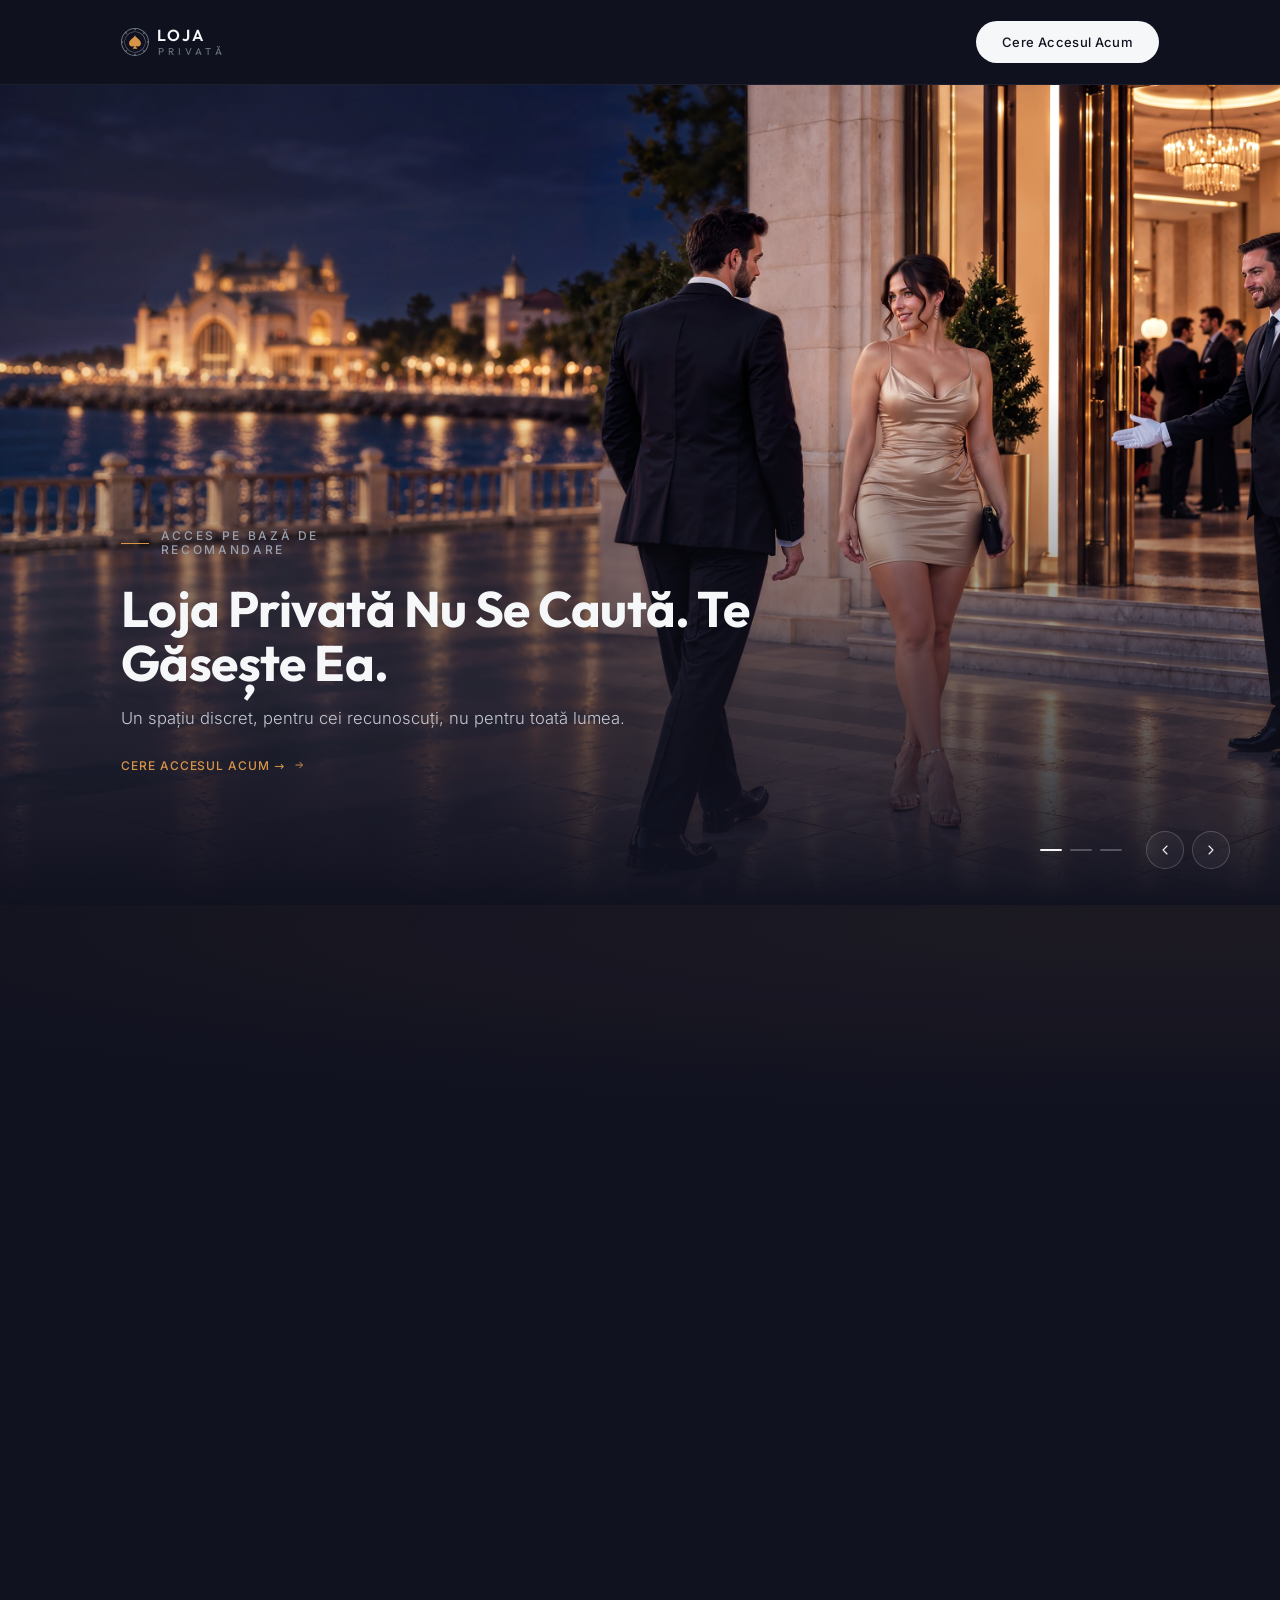
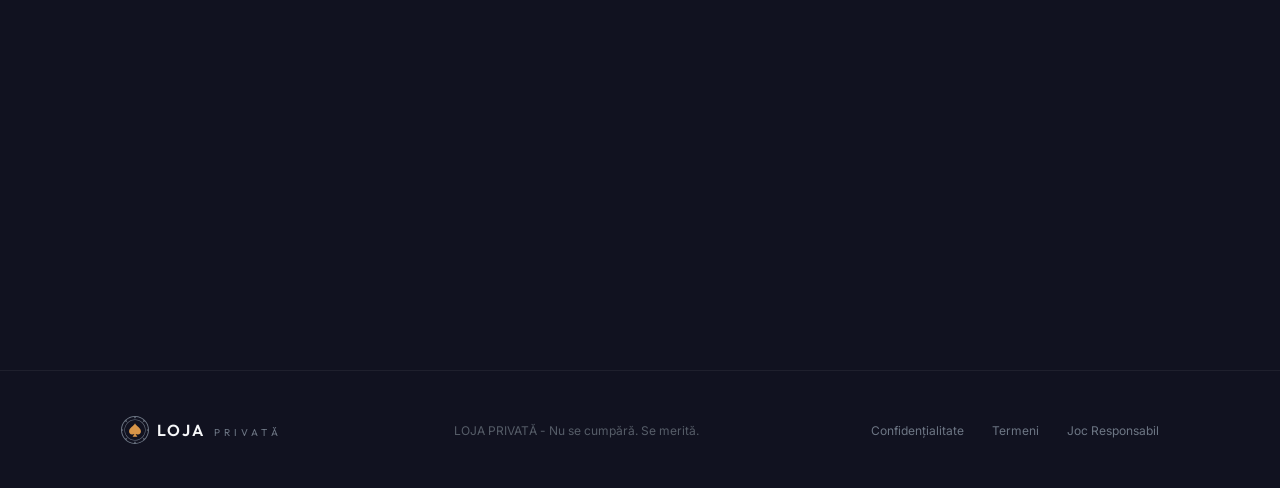
==== commit cf71476d: "fix" ====
--- a/index.html
+++ b/index.html
@@ -307,10 +307,19 @@
             <p class="body-sm">Departe de zgomot, de aglomerație, de priviri.</p>
           </div>
         </li>
-
         <li class="card">
           <div class="card_media lazy-media">
-            <img data-src="assets/img/perk-2.webp" alt="Invitați urcând la bordul unui avion privat, în amurg" width="1024" height="576" decoding="async">
+            <img data-src="assets/img/perk-2.png" alt="Un plic de invitație sigilat cu ceară" width="1024" height="576" decoding="async">
+            <noscript><img src="assets/img/perk-3.webp" alt="Un plic de invitație sigilat cu ceară" width="1024" height="576"></noscript>
+          </div>
+          <div class="card_body">
+            <h3 class="h3 h3--tight">Seri Care Nu Se Anunță</h3>
+            <p class="body-sm">Evenimente la care ajungi doar invitat.</p>
+          </div>
+        </li>
+        <li class="card">
+          <div class="card_media lazy-media">
+            <img data-src="assets/img/perk-3.png" alt="Invitați urcând la bordul unui avion privat, în amurg" width="1024" height="576" decoding="async">
             <noscript><img src="assets/img/perk-2.webp" alt="Invitați urcând la bordul unui avion privat, în amurg" width="1024" height="576"></noscript>
           </div>
           <div class="card_body">
@@ -319,16 +328,7 @@
           </div>
         </li>
 
-        <li class="card">
-          <div class="card_media lazy-media">
-            <img data-src="assets/img/perk-3.png" alt="Un plic de invitație sigilat cu ceară" width="1024" height="576" decoding="async">
-            <noscript><img src="assets/img/perk-3.webp" alt="Un plic de invitație sigilat cu ceară" width="1024" height="576"></noscript>
-          </div>
-          <div class="card_body">
-            <h3 class="h3 h3--tight">Seri Care Nu Se Anunță</h3>
-            <p class="body-sm">Evenimente la care ajungi doar invitat.</p>
-          </div>
-        </li>
+    
 
       </ul>
 
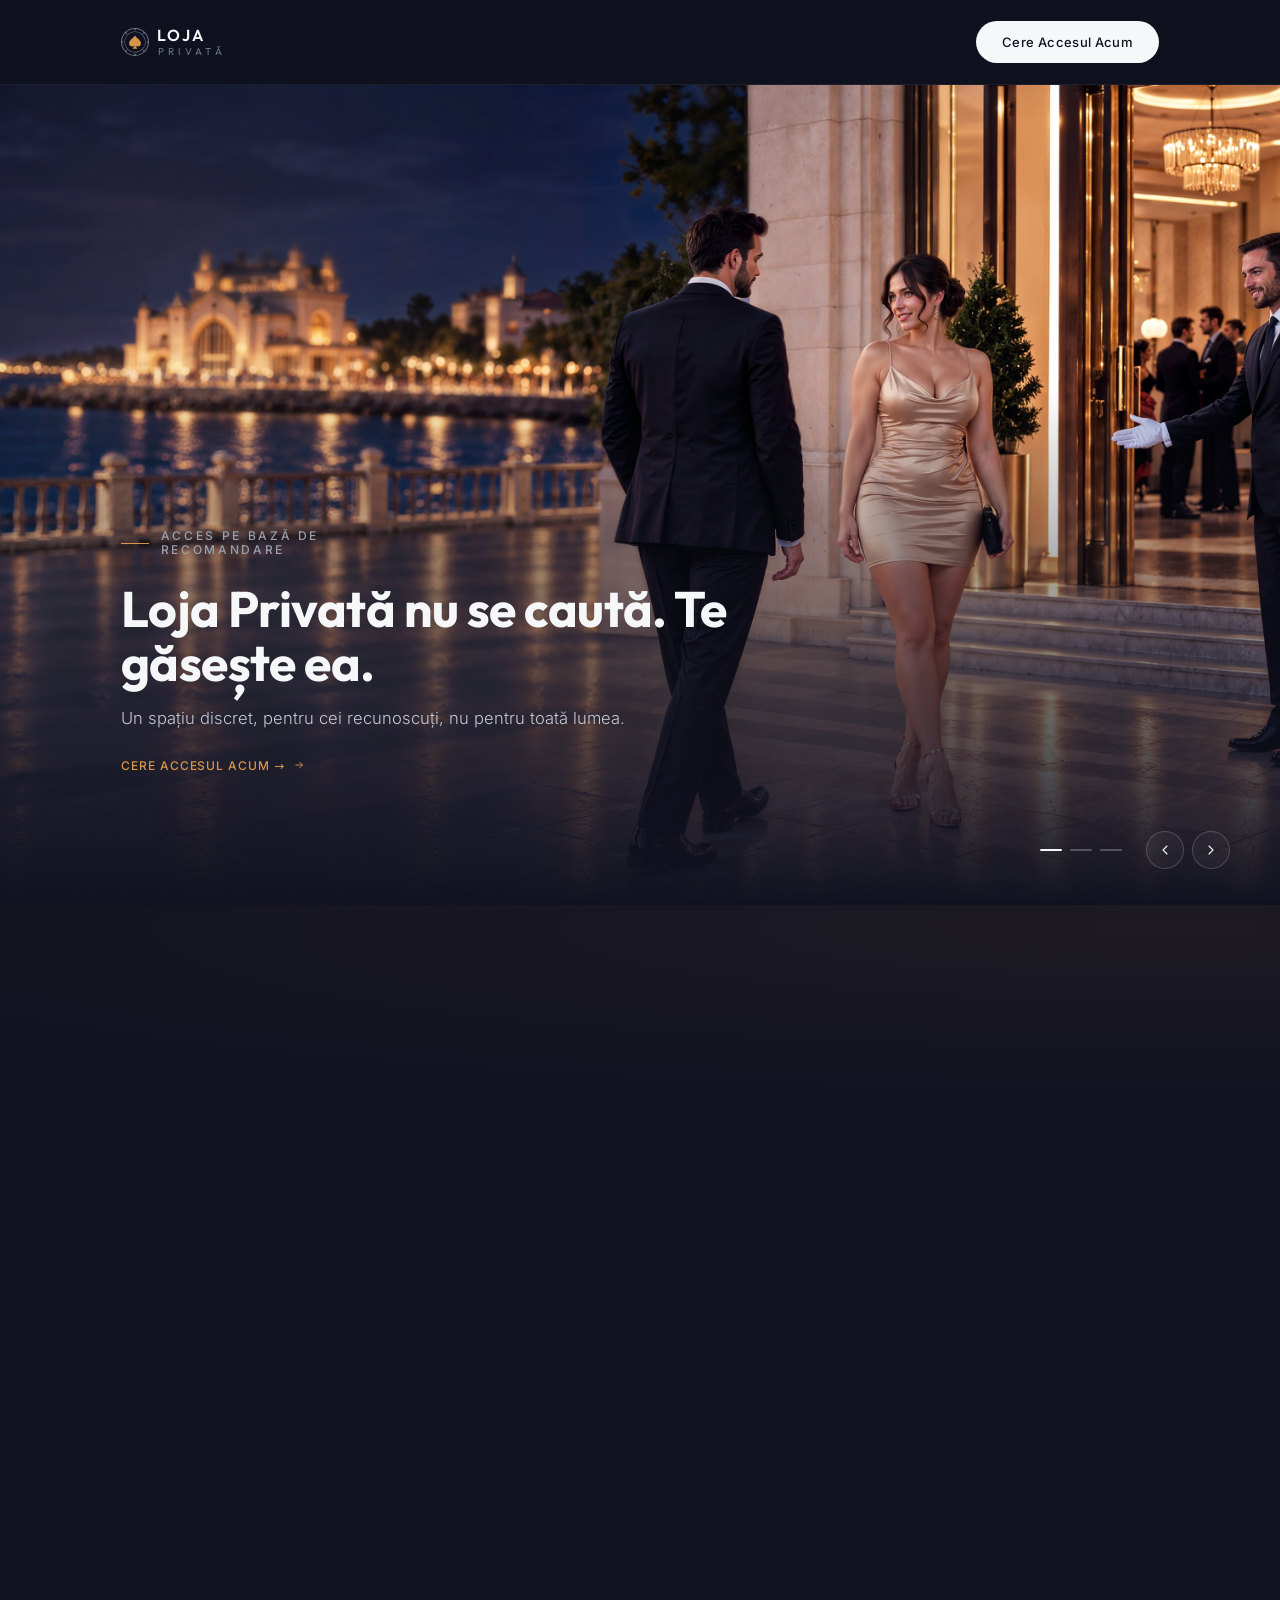
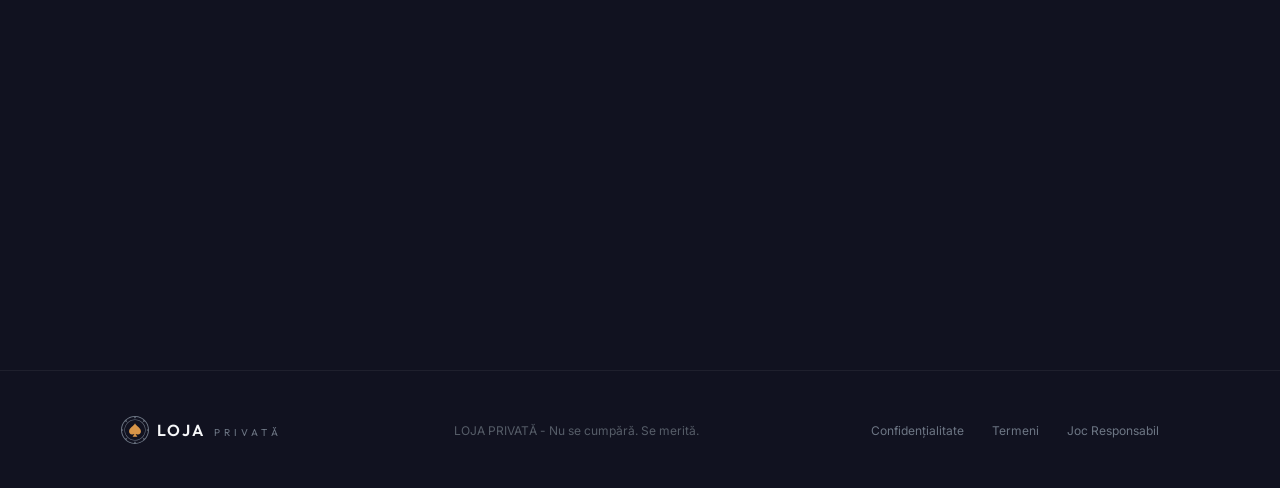
==== commit d749a38c: "fix" ====
--- a/index.html
+++ b/index.html
@@ -161,7 +161,7 @@
             <div class="hero_copy">
               <p class="eyebrow eyebrow--rule">Acces pe bază de recomandare</p>
               <div class="hero_headline">
-                <h1 class="h1">Loja Privată Nu Se Caută. Te Găsește Ea.</h1>
+                <h1 class="h1">Loja Privată nu se caută. Te găsește ea.</h1>
                 <p class="lead">Un spațiu discret, pentru cei recunoscuți, nu pentru toată lumea.</p>
               </div>
               <a class="link-arrow" href="#request" data-scroll>
@@ -186,7 +186,7 @@
             <div class="hero_copy">
               <p class="eyebrow eyebrow--rule">TOTUL VINE ÎNAINTE SĂ CERI</p>
               <div class="hero_headline">
-                <h2 class="h1">Nu Ceri. Se Rezolvă Înainte Să Apeși Play</h2>
+                <h2 class="h1">Nu ceri. Se rezolvă înainte să apeși Play</h2>
                 <p class="lead">Totul pregătit, înainte să spui un cuvânt</p>
               </div>
               <a class="link-arrow" href="#request" data-scroll>
@@ -210,7 +210,7 @@
             <div class="hero_copy">
               <p class="eyebrow eyebrow--rule">SE ÎNTÂMPLĂ DOAR ÎNTRE NOI</p>
               <div class="hero_headline">
-                <h2 class="h1">Cele Mai Mari Câștiguri Nu Se Anunță. Se Trăiesc</h2>
+                <h2 class="h1">Cele mai mari câștiguri nu se anunță. Se Trăiesc</h2>
                 <p class="lead">Recompense exclusive, pentru cei invitați</p>
               </div>
 
@@ -251,7 +251,7 @@
           <span class="icon-tile">
             <img src="assets/svg/smoking.png" alt="smoking" width="42" height="42" aria-hidden="true">
           </span>
-          <h3 class="h3">Un Singur Om, Mereu Același</h3>
+          <h3 class="h3">Un singur om, mereu același</h3>
           <p class="body-sm">Nu explici de două ori cine ești.</p>
         </li>
 
@@ -259,7 +259,7 @@
           <span class="icon-tile">
             <img src="assets/svg/wallet.png" alt="wallet" width="42" height="42" aria-hidden="true">
           </span>
-          <h3 class="h3">Treci Primul</h3>
+          <h3 class="h3">Treci primul</h3>
           <p class="body-sm">Solicitările tale nu așteaptă la coadă.</p>
         </li>
 
@@ -267,7 +267,7 @@
           <span class="icon-tile">
             <img src="assets/svg/box.png" alt="box" width="42" height="42" aria-hidden="true">
           </span>
-          <h3 class="h3">Nimic Standard</h3>
+          <h3 class="h3">Nimic standard</h3>
           <p class="body-sm">Fiecare detaliu, calibrat pentru tine.</p>
         </li>
 
@@ -275,7 +275,7 @@
           <span class="icon-tile">
             <img src="assets/svg/star.png" alt="star" width="42" height="42" aria-hidden="true">
           </span>
-          <h3 class="h3">Ce Nu Se Vede Public</h3>
+          <h3 class="h3">Ce nu se vede public</h3>
           <p class="body-sm">Acces la beneficii care nu apar altundeva.</p>
         </li>
 
@@ -291,7 +291,7 @@
 
       <header class="section-head reveal">
         <p class="eyebrow">În interiorul Lojei</p>
-        <h2 class="h2">Ce Se Întâmplă Aici, Rămâne Aici</h2>
+        <h2 class="h2">Ce se întâmplă aici, Rămâne aici</h2>
         <p class="section-head_sub">Nimic din ce primești nu e afișat public.</p>
       </header>
 
@@ -303,7 +303,7 @@
             <noscript><img src="assets/img/perk-1.webp" alt="O cameră privată de joc, cu masă și dealer" width="1024" height="576"></noscript>
           </div>
           <div class="card_body">
-            <h3 class="h3 h3--tight">Camera Ta</h3>
+            <h3 class="h3 h3--tight">Camera ta</h3>
             <p class="body-sm">Departe de zgomot, de aglomerație, de priviri.</p>
           </div>
         </li>
@@ -313,7 +313,7 @@
             <noscript><img src="assets/img/perk-3.webp" alt="Un plic de invitație sigilat cu ceară" width="1024" height="576"></noscript>
           </div>
           <div class="card_body">
-            <h3 class="h3 h3--tight">Seri Care Nu Se Anunță</h3>
+            <h3 class="h3 h3--tight">Seri care nu se anunță</h3>
             <p class="body-sm">Evenimente la care ajungi doar invitat.</p>
           </div>
         </li>
@@ -323,7 +323,7 @@
             <noscript><img src="assets/img/perk-2.webp" alt="Invitați urcând la bordul unui avion privat, în amurg" width="1024" height="576"></noscript>
           </div>
           <div class="card_body">
-            <h3 class="h3 h3--tight">Cineva Se Ocupă De Restul</h3>
+            <h3 class="h3 h3--tight">Cineva se ocupă de restul</h3>
             <p class="body-sm">Tu ceri. Noi rezolvăm.</p>
           </div>
         </li>
@@ -343,8 +343,8 @@
         <p class="eyebrow eyebrow--rule">De ce există Loja</p>
 
         <div class="stack stack--md">
-          <h2 class="h2 h2--sm">Nu Suntem Aici Pentru Bonusuri. Suntem Aici Pentru Tine.</h2>
-          <p class="body">Experiență perfectă. Rapiditate fără compromis. Zero explicații.</p>
+          <h2 class="h2 h2--sm">Nu suntem aici pentru bonusuri. Suntem aici pentru tine</h2>
+          <p class="body">Experiență perfectă. Rapiditate fără compromis. Zero explicații</p>
         </div>
 
         <ul class="pillars">
@@ -372,7 +372,7 @@
           <li class="pillar">
             <span class="pillar_num">4</span>
             <div class="pillar_text">
-              <h3 class="h4">Cuvânt Dat</h3>
+              <h3 class="h4">Cuvânt dat</h3>
               <p class="body-xs">Ce promitem, respectăm.</p>
             </div>
           </li>
@@ -411,7 +411,7 @@
       <header class="section-head section-head--center reveal">
         <p class="eyebrow eyebrow--gold">Nu e pentru oricine</p>
         <div class="stack stack--sm">
-          <h2 class="h2 h2--reg">Cere Accesul În Lojă</h2>
+          <h2 class="h2 h2--reg">Cere accesul în Lojă</h2>
           <p class="section-head_sub section-head_sub--narrow">Analizăm fiecare cerere personal. Răspundem cu rapiditate.</p>
         </div>
       </header>
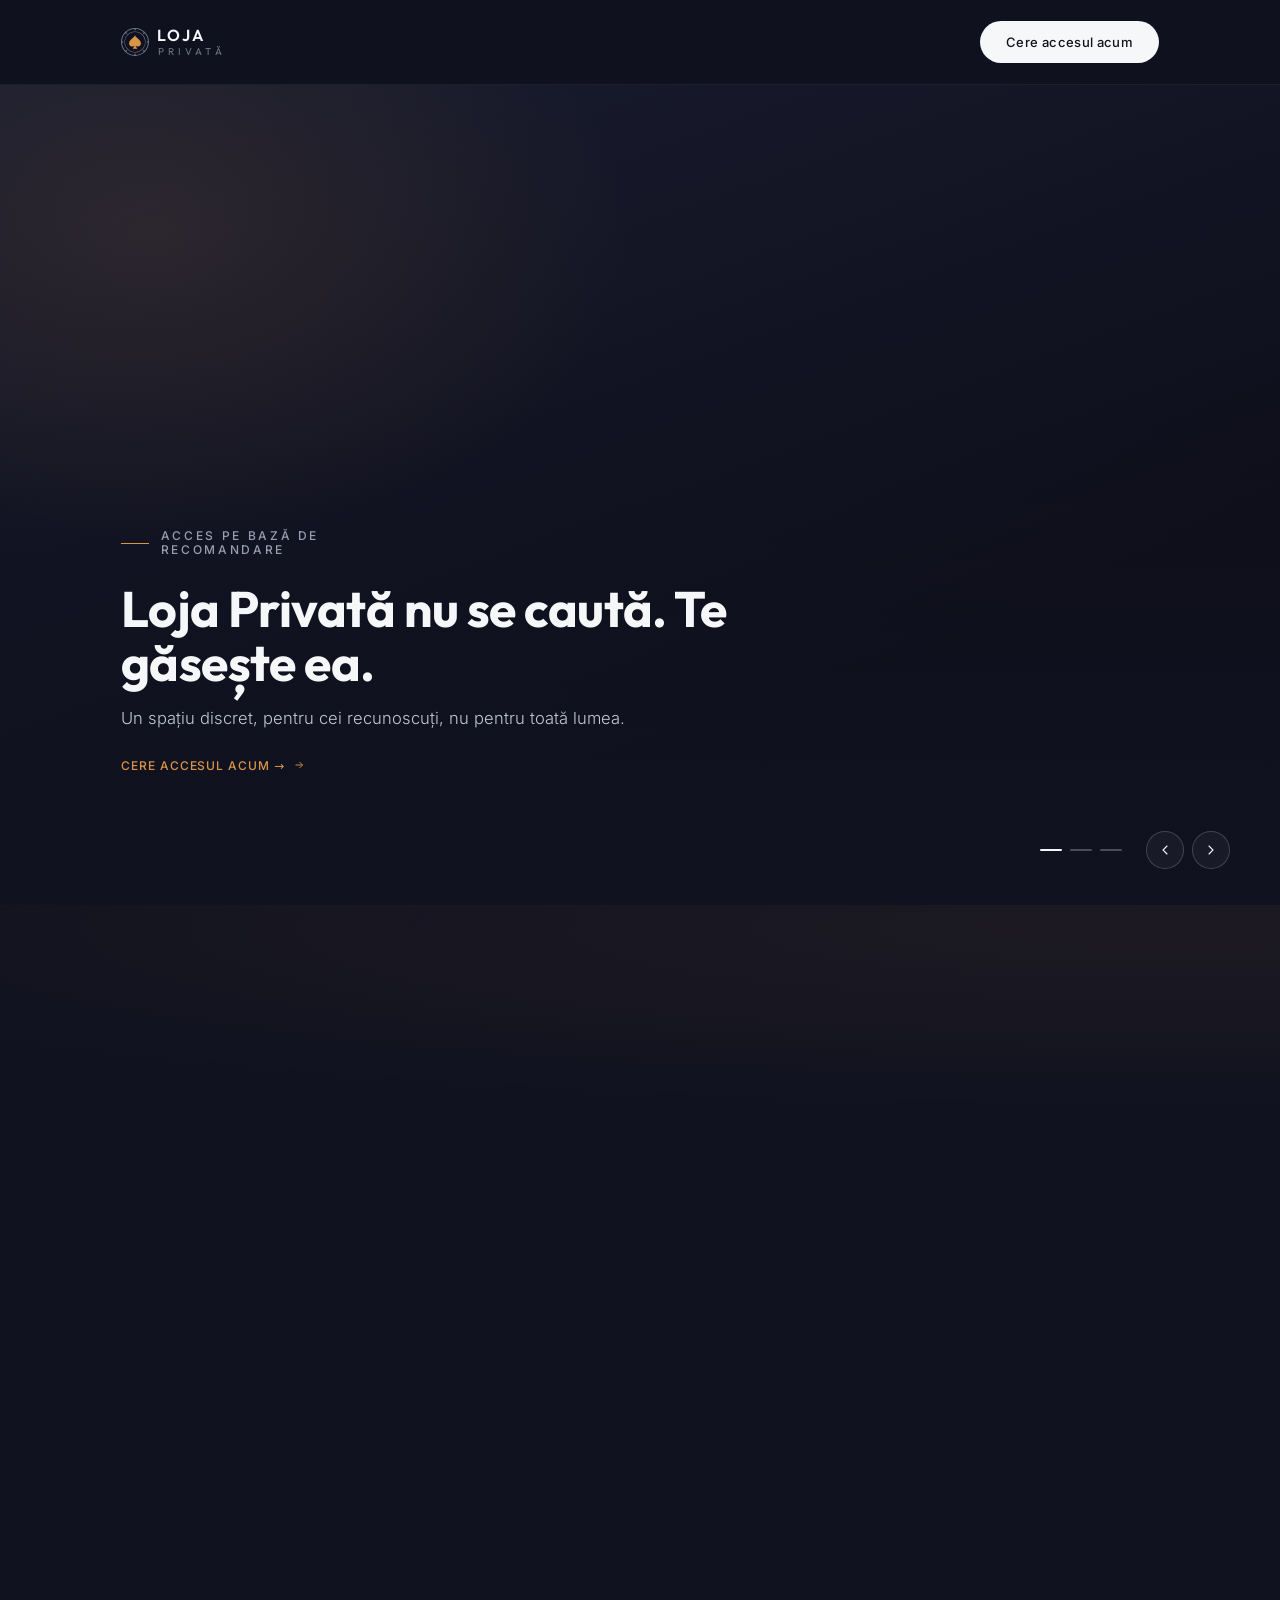
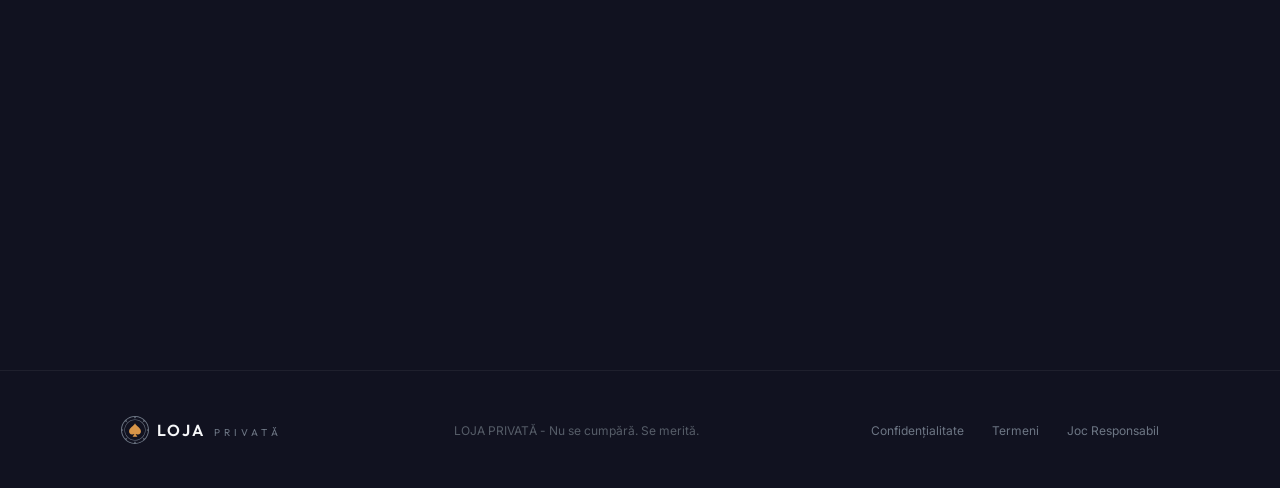
==== commit a79c224d: "fix" ====
--- a/index.html
+++ b/index.html
@@ -140,7 +140,7 @@
 
     <div class="site-header_actions">
       <a class="btn btn--primary btn--md" href="#request"
-         data-modal-open="requestModal">Cere Accesul Acum</a>
+         data-modal-open="requestModal">Cere accesul acum</a>
     </div>
   </div>
 </header>
@@ -241,7 +241,7 @@
 
       <header class="section-head reveal">
         <p class="eyebrow">Dincolo de ușă</p>
-        <h2 class="h2">Aici Regulile Sunt Altele</h2>
+        <h2 class="h2">Aici regulile sunt altele</h2>
         <p class="section-head_sub">Cei mai mulți nici nu știu că Loja există.</p>
       </header>
 
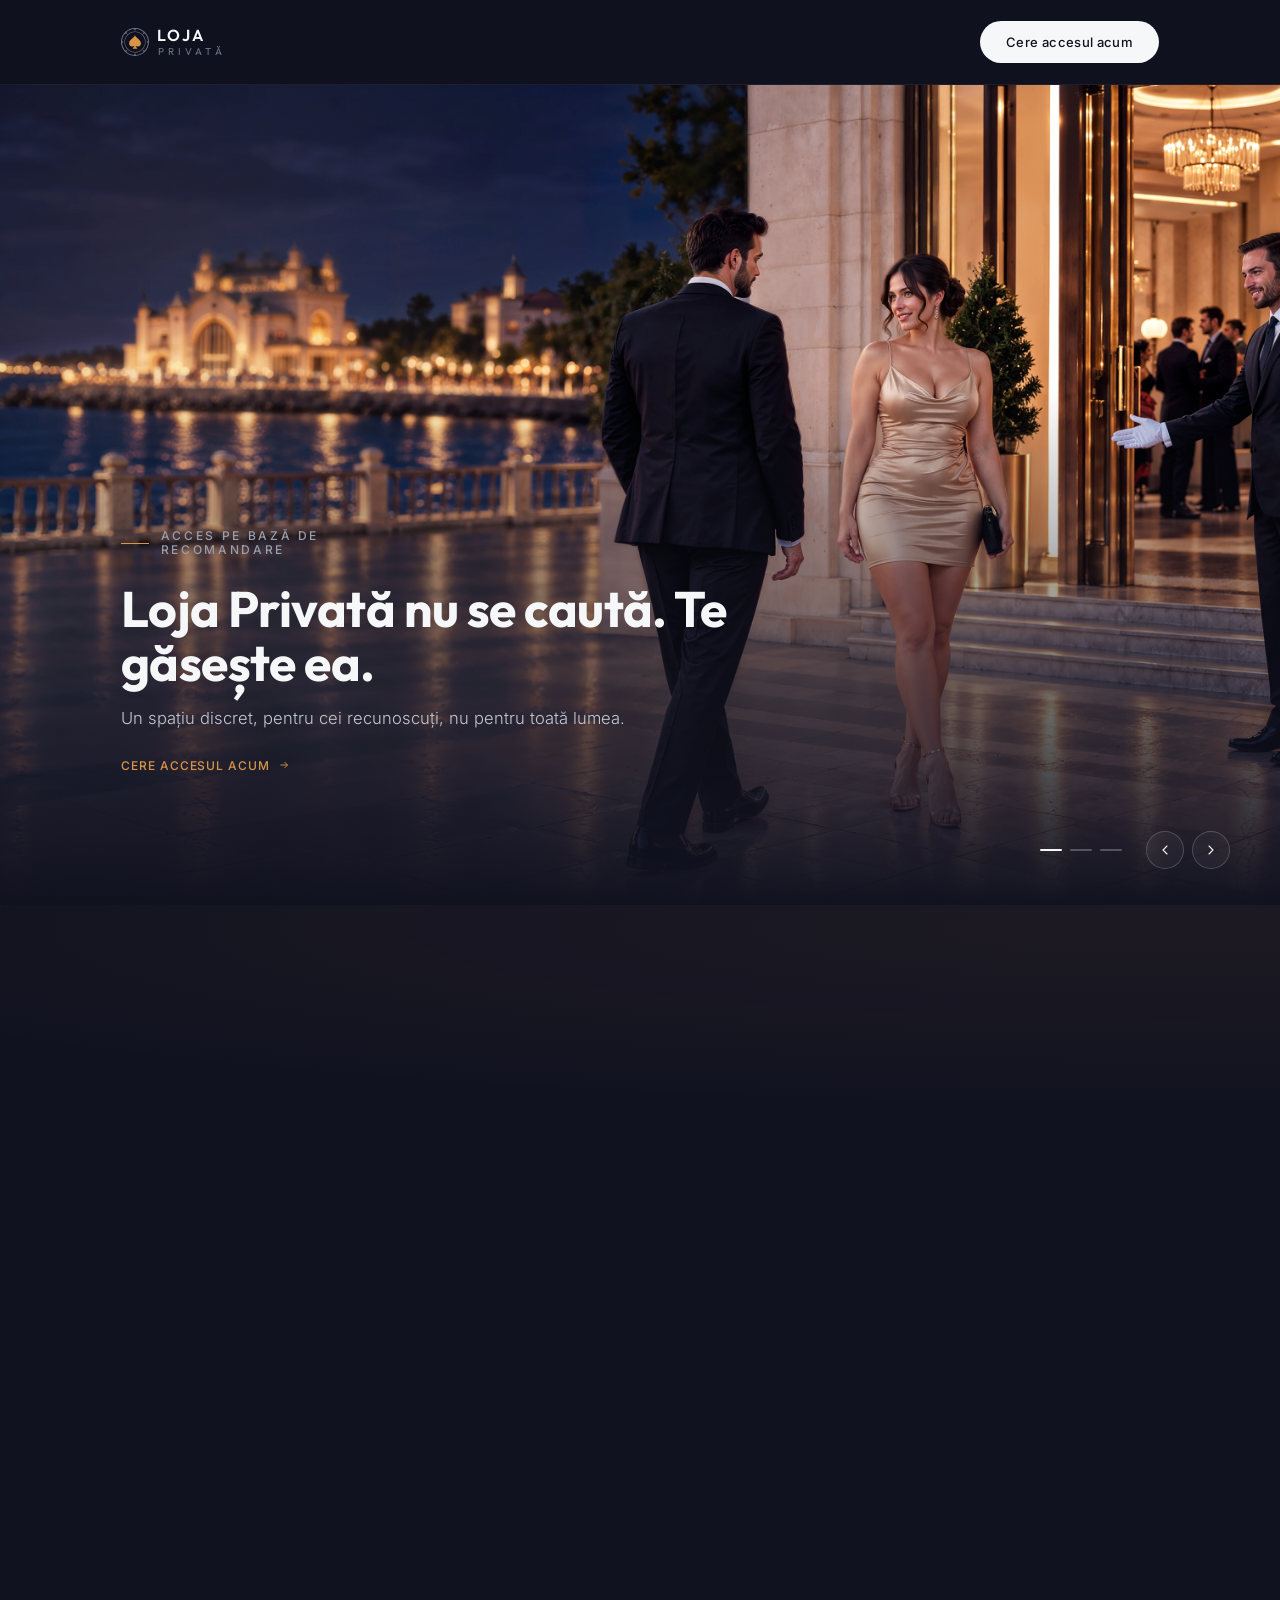
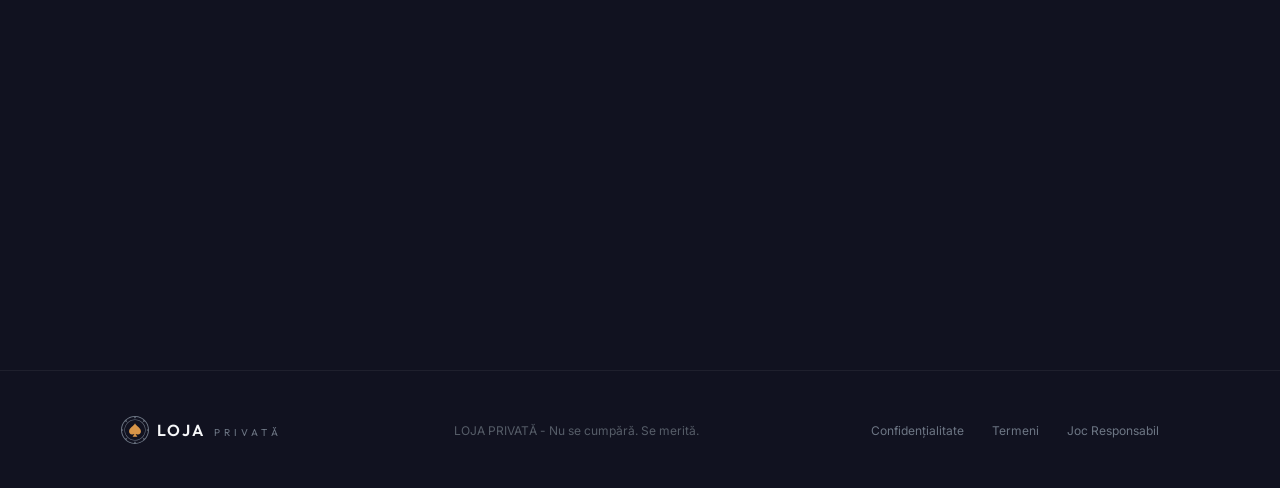
==== commit e060f2f8: "fix" ====
--- a/index.html
+++ b/index.html
@@ -165,7 +165,7 @@
                 <p class="lead">Un spațiu discret, pentru cei recunoscuți, nu pentru toată lumea.</p>
               </div>
               <a class="link-arrow" href="#request" data-scroll>
-                <span>CERE ACCESUL ACUM →</span>
+                <span>CERE ACCESUL ACUM</span>
                 <img src="assets/svg/arrow-right.svg" alt="" width="12" height="12" aria-hidden="true">
               </a>
             </div>
@@ -190,7 +190,7 @@
                 <p class="lead">Totul pregătit, înainte să spui un cuvânt</p>
               </div>
               <a class="link-arrow" href="#request" data-scroll>
-                <span>CERE ACCESUL ACUM →</span>
+                <span>CERE ACCESUL ACUM</span>
                 <img src="assets/svg/arrow-right.svg" alt="" width="12" height="12" aria-hidden="true">
               </a>
             </div>
@@ -215,7 +215,7 @@
               </div>
 
               <a class="link-arrow" href="#request" data-scroll>
-                <span>CERE ACCESUL ACUM →</span>
+                <span>CERE ACCESUL ACUM</span>
                 <img src="assets/svg/arrow-right.svg" alt="" width="12" height="12" aria-hidden="true">
               </a>
             </div>
@@ -473,10 +473,10 @@
               </div>
             </div>
 
-            <button class="btn btn--primary btn--lg btn--block" type="submit">Cere Accesul Acum</button>
+            <button class="btn btn--primary btn--lg btn--block" type="submit">Cere accesul acum</button>
 
             <noscript>
-              <p class="consent">Formularul are nevoie de JavaScript.
+              <p class="consent">Formularul are nevoie de refresh.
                  Activează-l și reîncarcă pagina.</p>
             </noscript>
 
@@ -539,7 +539,7 @@
     <header class="section-head section-head--center modal_head">
       <p class="eyebrow eyebrow--gold">Nu e pentru oricine</p>
       <div class="stack stack--sm">
-        <h2 class="h2 h2--reg" id="requestModalTitle">Cere Accesul În Lojă</h2>
+        <h2 class="h2 h2--reg" id="requestModalTitle">Cere accesul în Lojă</h2>
         <p class="section-head_sub section-head_sub--narrow">Analizăm fiecare cerere personal. Răspundem cu rapiditate.</p>
       </div>
     </header>
@@ -603,7 +603,7 @@
               </div>
             </div>
 
-            <button class="btn btn--primary btn--lg btn--block" type="submit">Cere Accesul Acum</button>
+            <button class="btn btn--primary btn--lg btn--block" type="submit">Cere accesul acum</button>
 
             <noscript>
               <p class="consent">Formularul are nevoie de JavaScript.
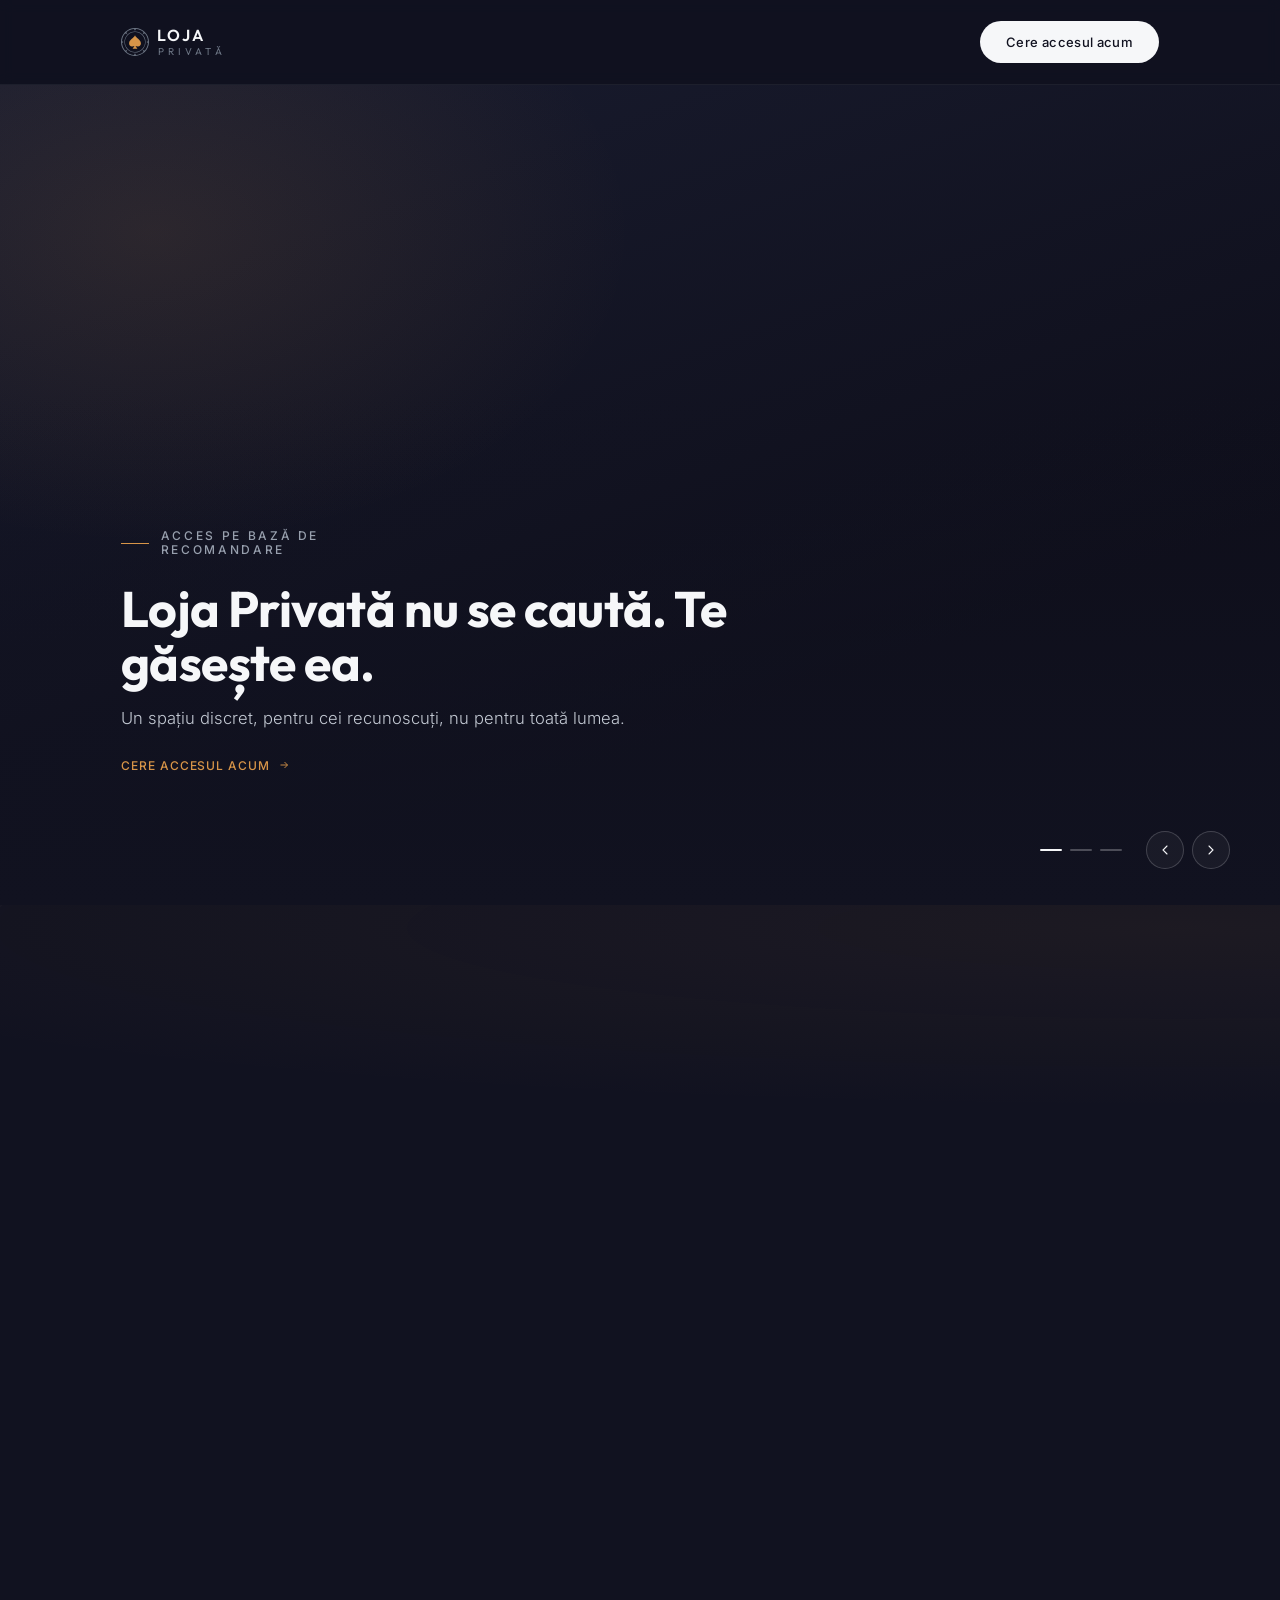
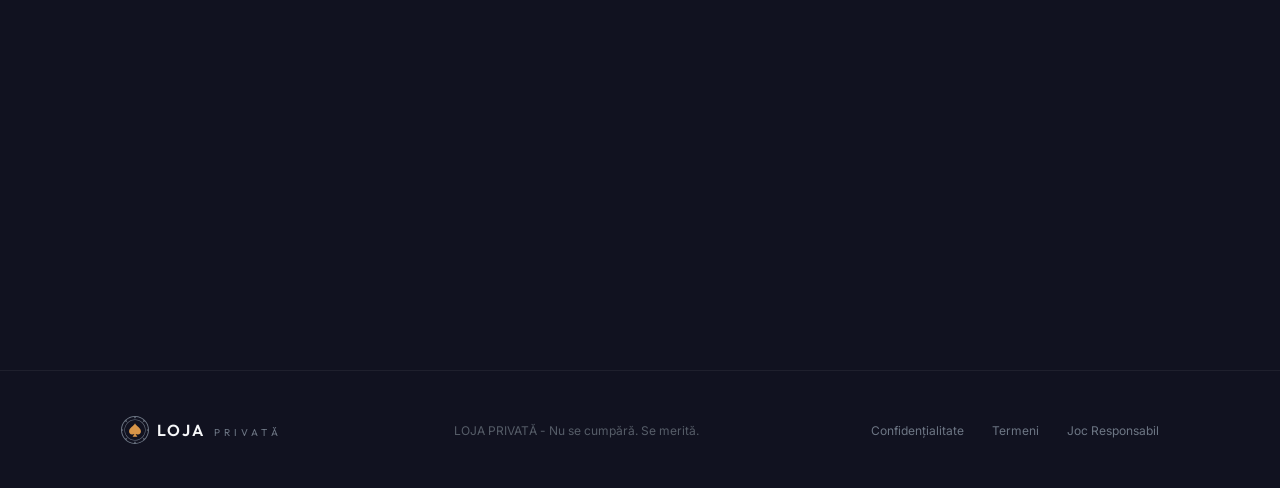
==== commit 9fcbacae: "fix" ====
--- a/index.html
+++ b/index.html
@@ -151,8 +151,8 @@
       <article class="hero_slide is-active" role="group" aria-roledescription="slide" aria-label="1 din 3">
         <div class="hero_media">
           <picture>
-            <source media="(max-width: 767px)" srcset="assets/img/hero-mobile.png">
-            <img src="assets/img/hero-1.webp" alt="Un cuplu îndreptându-se spre un avion privat, în amurg" fetchpriority="high" decoding="async">
+            <source media="(max-width: 767px)" srcset="assets/img/hero-1-mobile.png">
+            <img src="assets/img/hero-1.webp" alt="Un cuplu" fetchpriority="high" decoding="async">
           </picture>
         </div>
         <div class="hero_scrim" aria-hidden="true"></div>
@@ -176,7 +176,7 @@
       <article class="hero_slide" lang="en" role="group" aria-roledescription="slide" aria-label="2 din 3">
         <div class="hero_media">
           <picture>
-            <source media="(max-width: 767px)" srcset="assets/img/hero-2-m.webp">
+            <source media="(max-width: 767px)" srcset="assets/img/hero-2-mobile.png">
             <img src="assets/img/hero2-web.webp" alt="Invitați urcând la bordul unui avion privat, în amurg" decoding="async">
           </picture>
         </div>
@@ -200,7 +200,7 @@
       <article class="hero_slide" lang="en" role="group" aria-roledescription="slide" aria-label="3 din 3">
         <div class="hero_media">
           <picture>
-            <source media="(max-width: 767px)" srcset="assets/img/hero-3-m.webp">
+            <source media="(max-width: 767px)" srcset="assets/img/hero-3-mobile.png">
             <img src="assets/img/hero7.png" alt="Un plic de invitație sigilat cu ceară" decoding="async">
           </picture>
         </div>
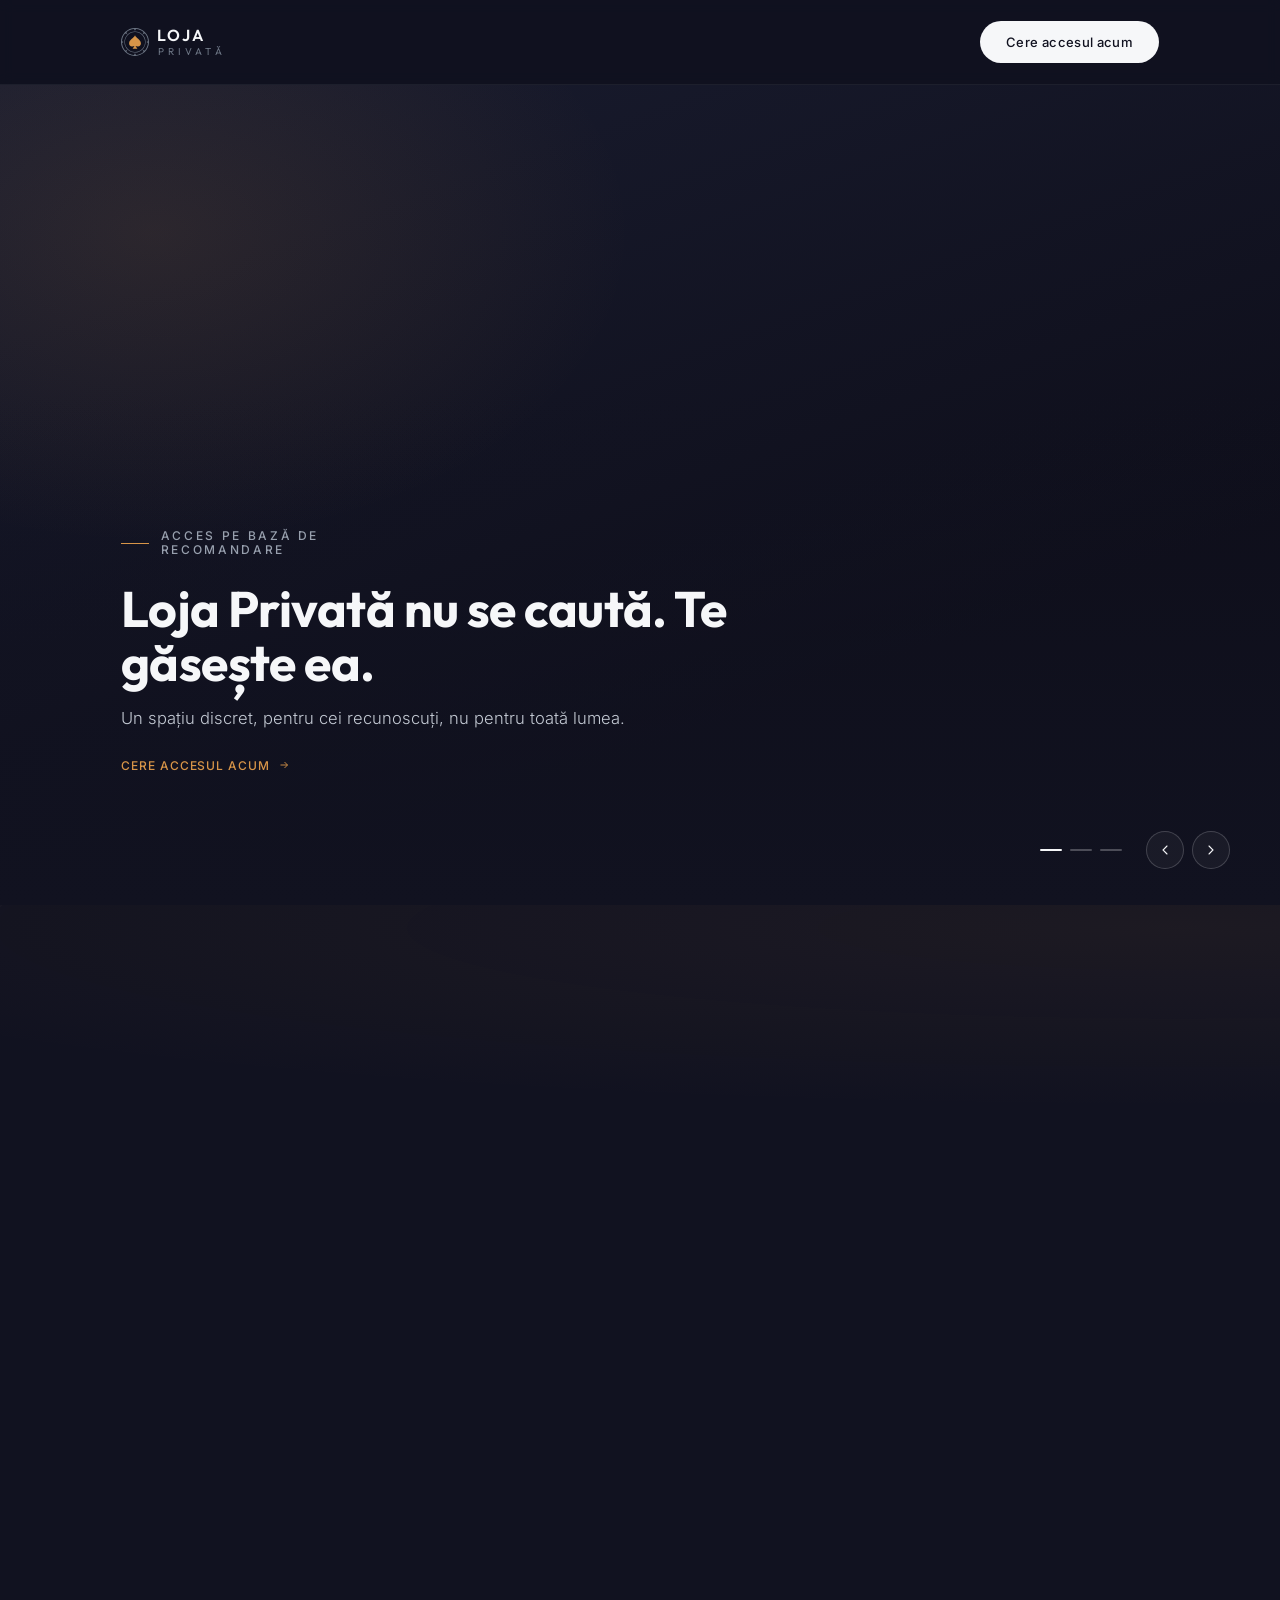
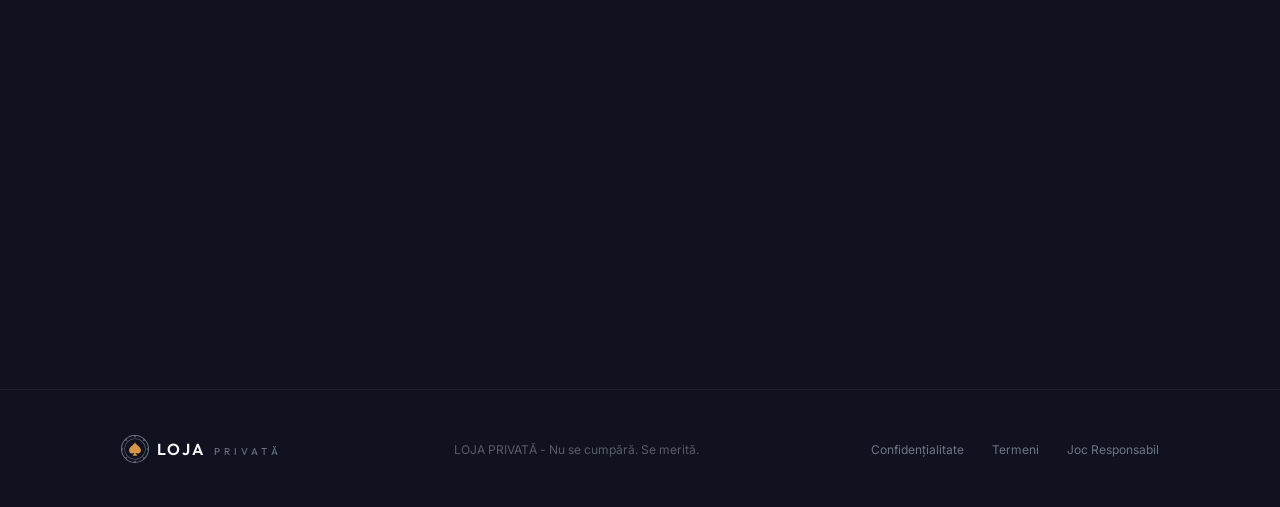
==== commit 713f9781: "fix" ====
--- a/index.html
+++ b/index.html
@@ -455,10 +455,9 @@
             </div>
 
             <p class="consent">
-              Prin semnarea de mai jos, ești de acord ca Loja Privată să te
-              contacteze în legătură cu cererea ta. Citește
-              <a class="consent_link" href="#">Politica de Confidențialitate</a> și
-              <a class="consent_link" href="#">Termenii și Condițiile</a>.
+              Prin trimiterea acestui formular, sunteți de acord ca datele dumneavoastră cu caracter personal să fie utilizate pentru gestionarea solicitării și pentru a vă putea contacta în legătură cu aceasta, în conformitate cu legislația aplicabilă privind protecția datelor.
+              <!-- <a class="consent_link" href="#">Politica de Confidențialitate</a> și
+              <a class="consent_link" href="#">Termenii și Condițiile</a>. -->
             </p>
 
             <div class="field">
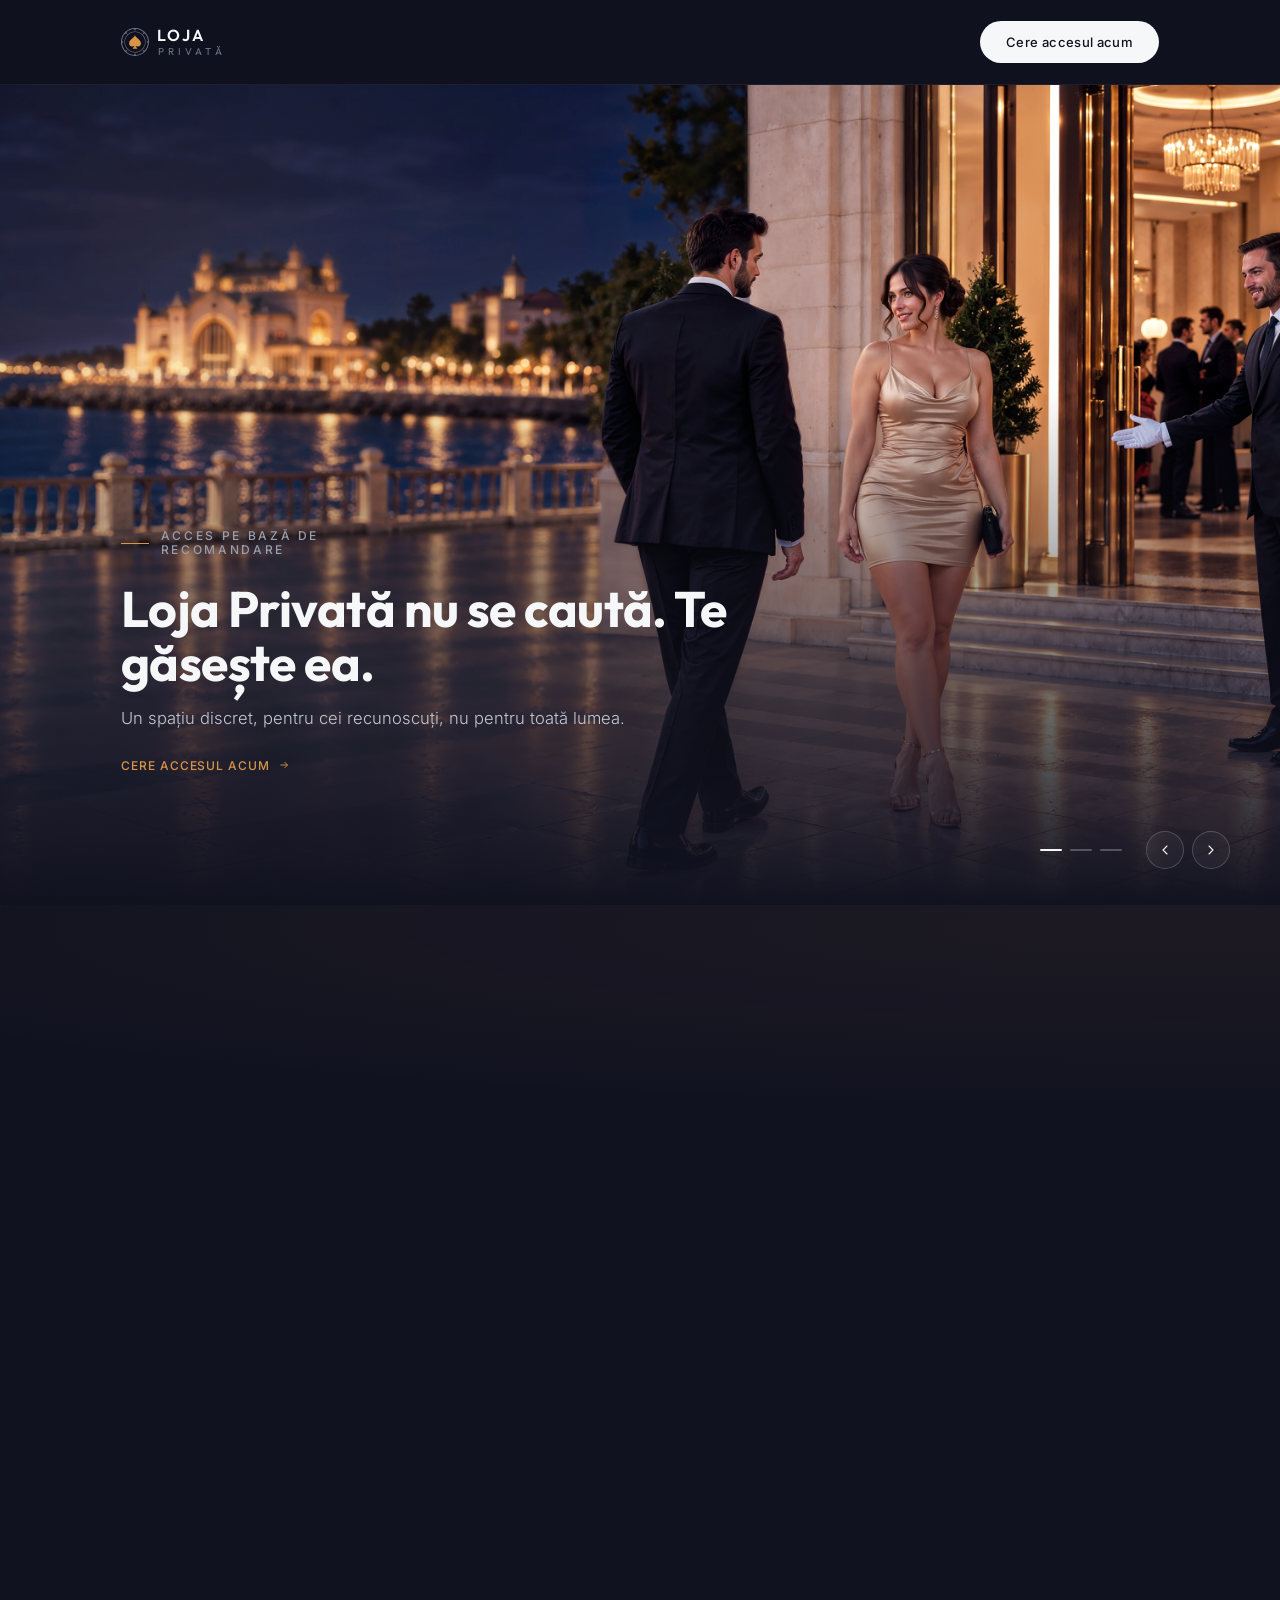
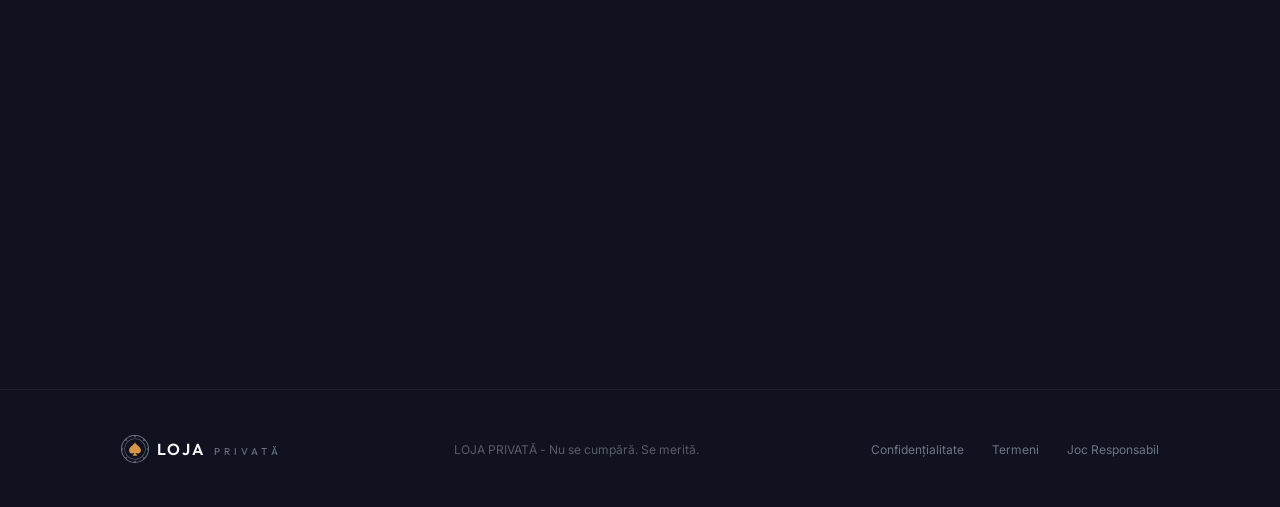
==== commit e1218065: "update" ====
--- a/index.html
+++ b/index.html
@@ -148,7 +148,7 @@
 <main id="main">
   <section class="hero" id="top" aria-roledescription="carousel" aria-label="Loja Privată">
     <div class="hero_stage" id="heroStage">
-      <article class="hero_slide is-active" role="group" aria-roledescription="slide" aria-label="1 din 3">
+      <article class="hero_slide is-active" lang="ro" role="group" aria-roledescription="slide" aria-label="1 din 3">
         <div class="hero_media">
           <picture>
             <source media="(max-width: 767px)" srcset="assets/img/hero-1-mobile.png">
@@ -173,7 +173,7 @@
         </div>
 
       </article>
-      <article class="hero_slide" lang="en" role="group" aria-roledescription="slide" aria-label="2 din 3">
+      <article class="hero_slide" lang="ro" role="group" aria-roledescription="slide" aria-label="2 din 3">
         <div class="hero_media">
           <picture>
             <source media="(max-width: 767px)" srcset="assets/img/hero-2-mobile.png">
@@ -197,7 +197,7 @@
           </div>
         </div>
       </article>
-      <article class="hero_slide" lang="en" role="group" aria-roledescription="slide" aria-label="3 din 3">
+      <article class="hero_slide" lang="ro" role="group" aria-roledescription="slide" aria-label="3 din 3">
         <div class="hero_media">
           <picture>
             <source media="(max-width: 767px)" srcset="assets/img/hero-3-mobile.png">
--- a/assets/css/fonts.css
+++ b/assets/css/fonts.css
@@ -1,17 +1,4 @@
-/* ==========================================================================
-   Self-hosted variable fonts - Inter + Outfit, latin & latin-ext, woff2.
 
-   One file per family per subset, carrying EVERY weight in the range. The
-   static build needed 14 files / 658 KB because each weight was its own
-   download; this is 4 files / 176 KB for the same result.
-
-   `font-weight: 300 700` declares the supported range - every
-   `font-weight: 500` in style.css keeps working untouched.
-
-   Served from this origin so no visitor IP reaches Google
-   (LG Munchen I, 3 O 17493/20). Subsets past latin/latin-ext were dropped;
-   Romanian needs latin-ext for ă ș ț.
-   ========================================================================== */
 
 /* Inter 300 700 - latin-ext */
 @font-face {
--- a/assets/css/style.css
+++ b/assets/css/style.css
@@ -1200,9 +1200,6 @@
 
 /* ---- 7.3 Very small phones --------------------------------------------- */
 
-/* On narrow phones the header cluster tightens rather than the CTA label
-   getting cut - the label is copy, not decoration. Everything stays above the
-   24 px touch target floor. Measured against the longest label at 320 px. */
 @media (max-width: 400px) {
   .site-header_inner       { gap: 10px; }
   .site-header_actions     { gap: 6px; }
--- a/assets/css/noscript.css
+++ b/assets/css/noscript.css
@@ -7,8 +7,4 @@
 .hero_slide ~ .hero_slide { display: none; }   /* show the first slide only */
 .hero_controls    { display: none !important; }
 
-/* The request form is JS-only - it posts JSON to the Apps Script endpoint,
-   which a native form submit cannot produce. With JS off the button can only
-   lose what the visitor typed, so hide it and let the <noscript> note in the
-   form say what to do instead. */
 .form button[type="submit"] { display: none !important; }
